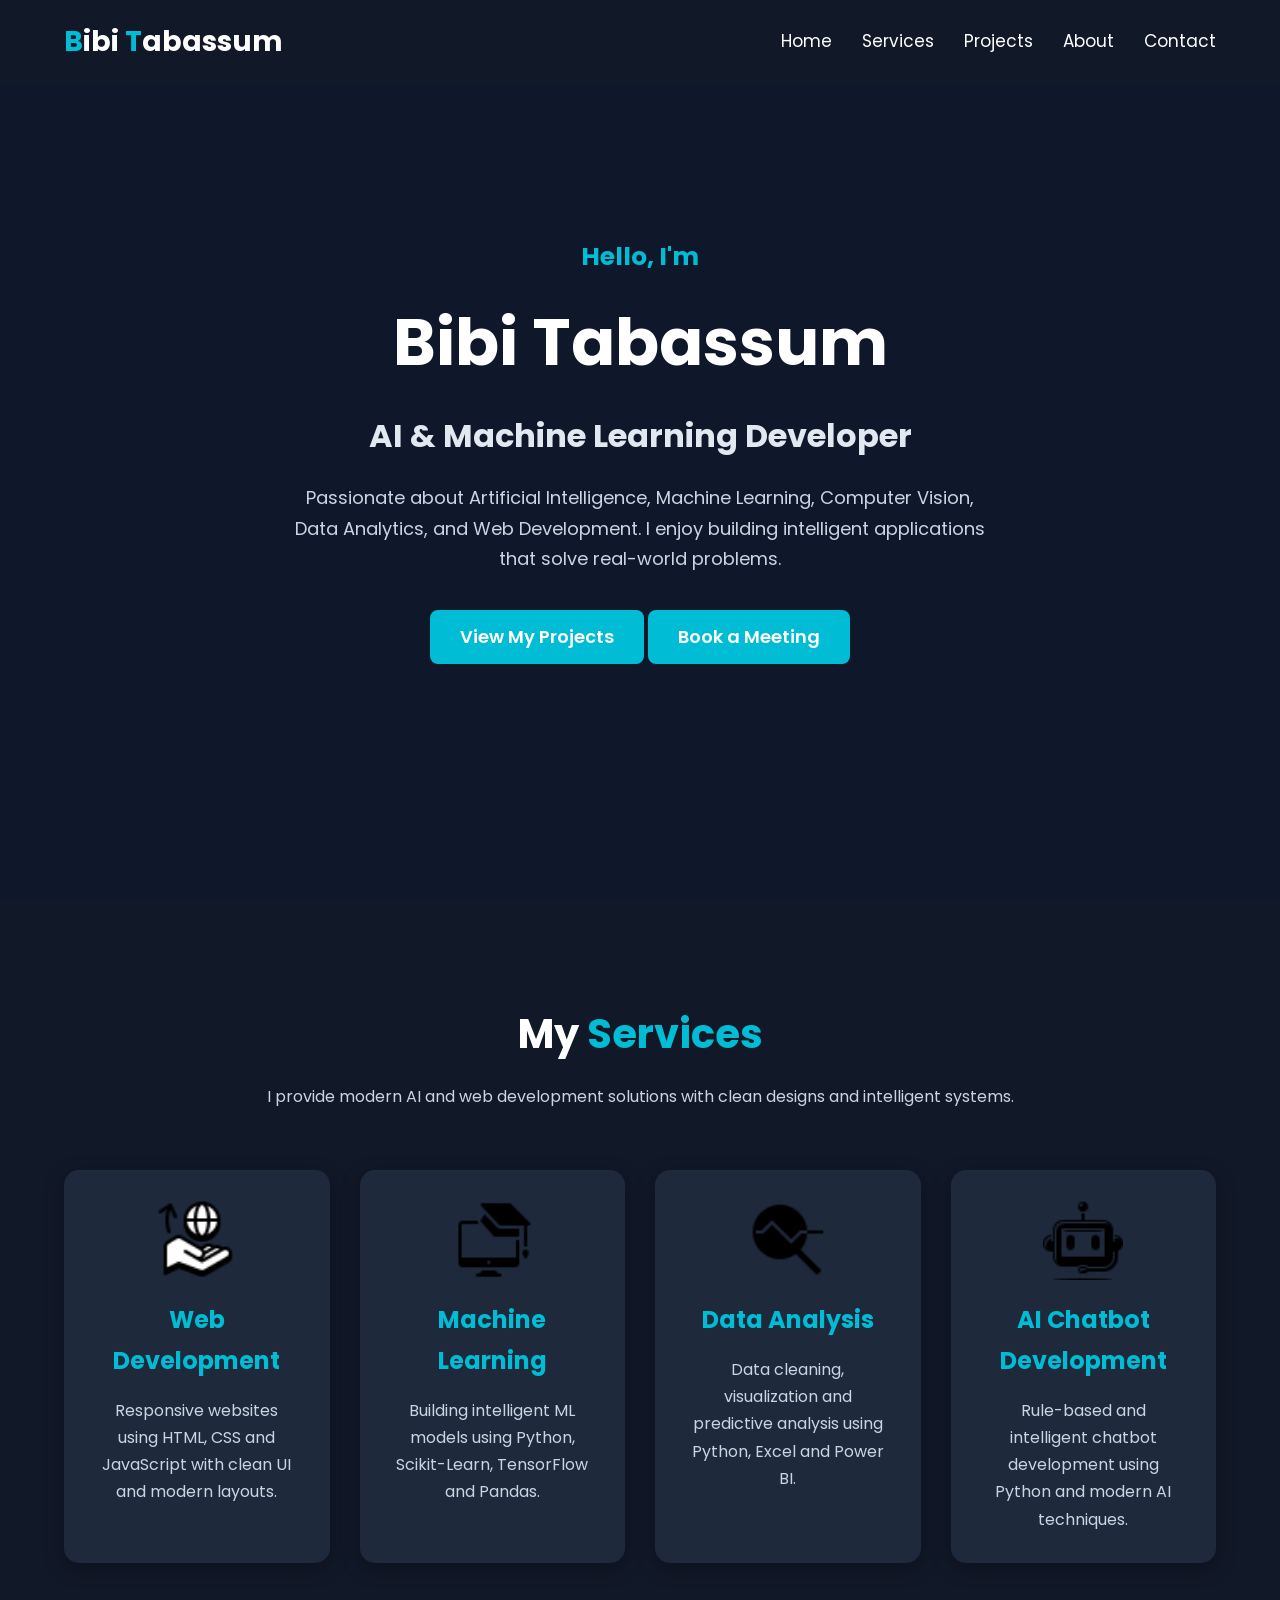
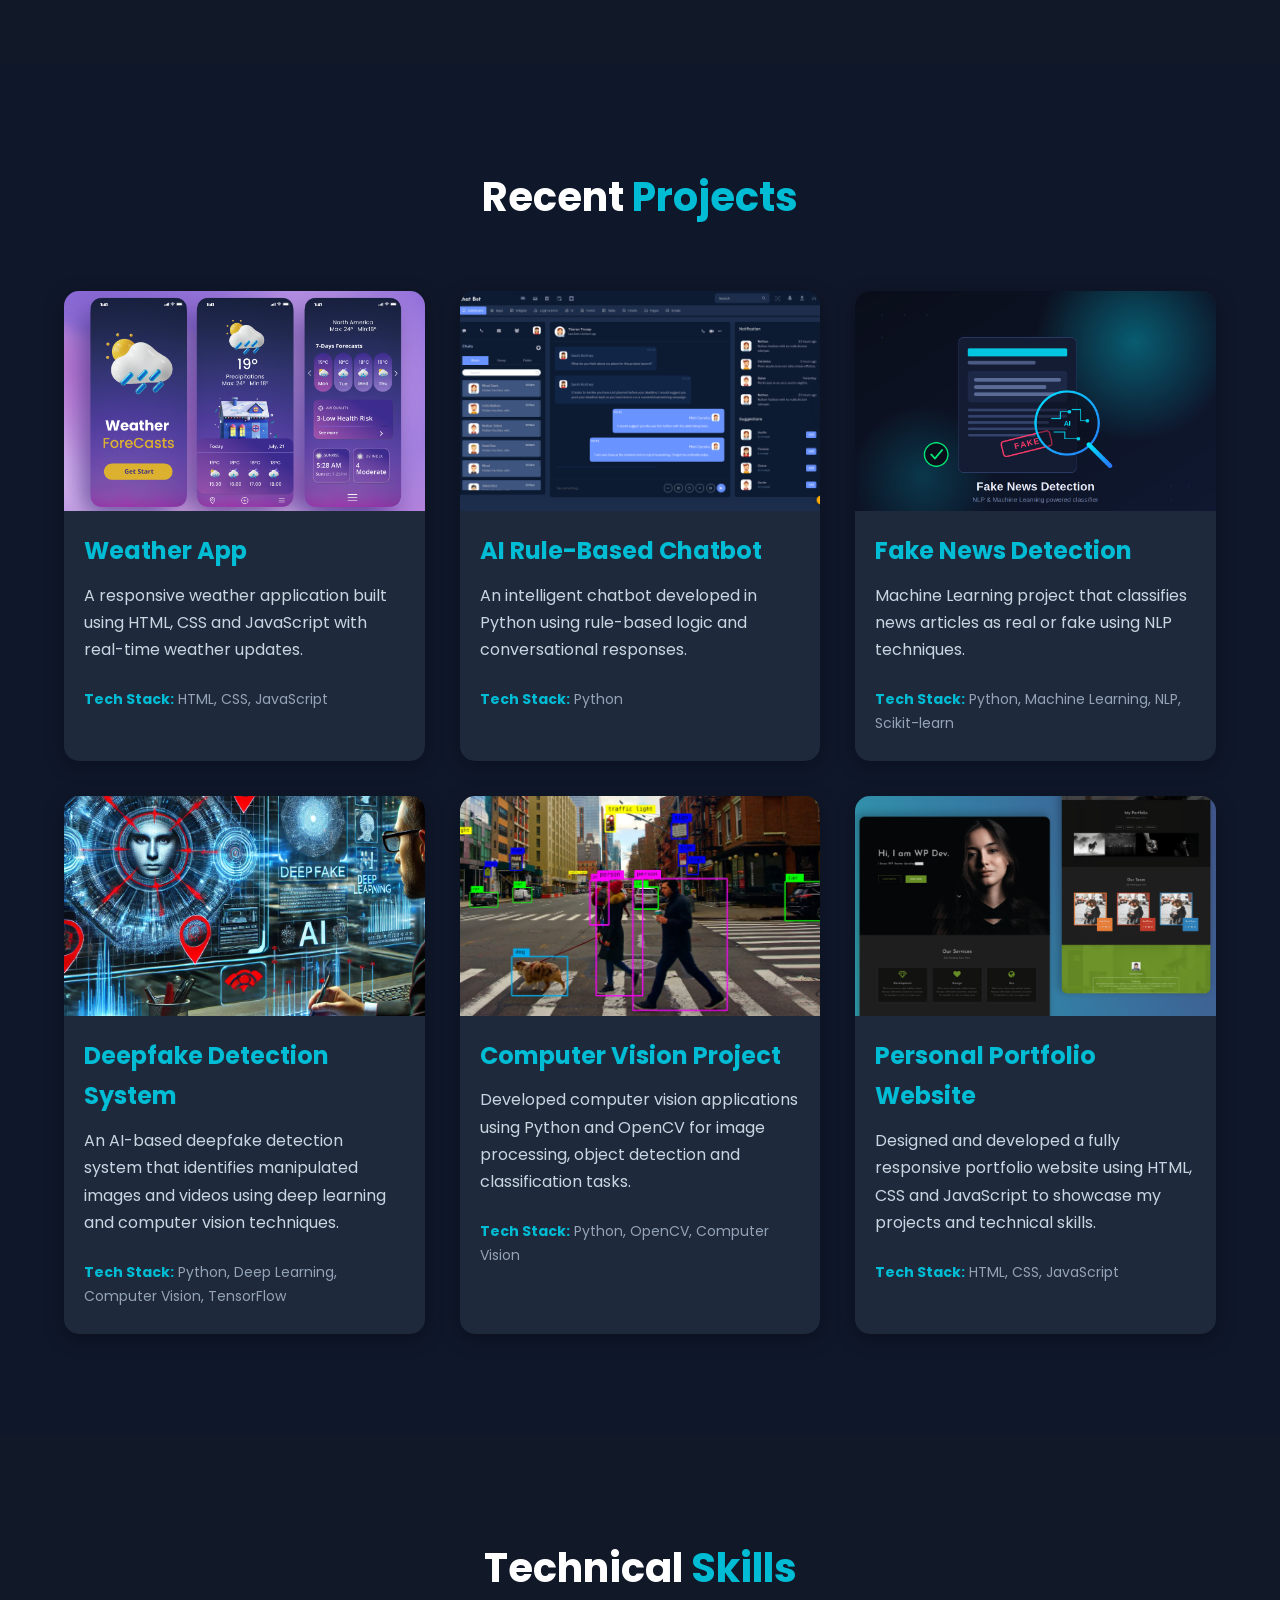
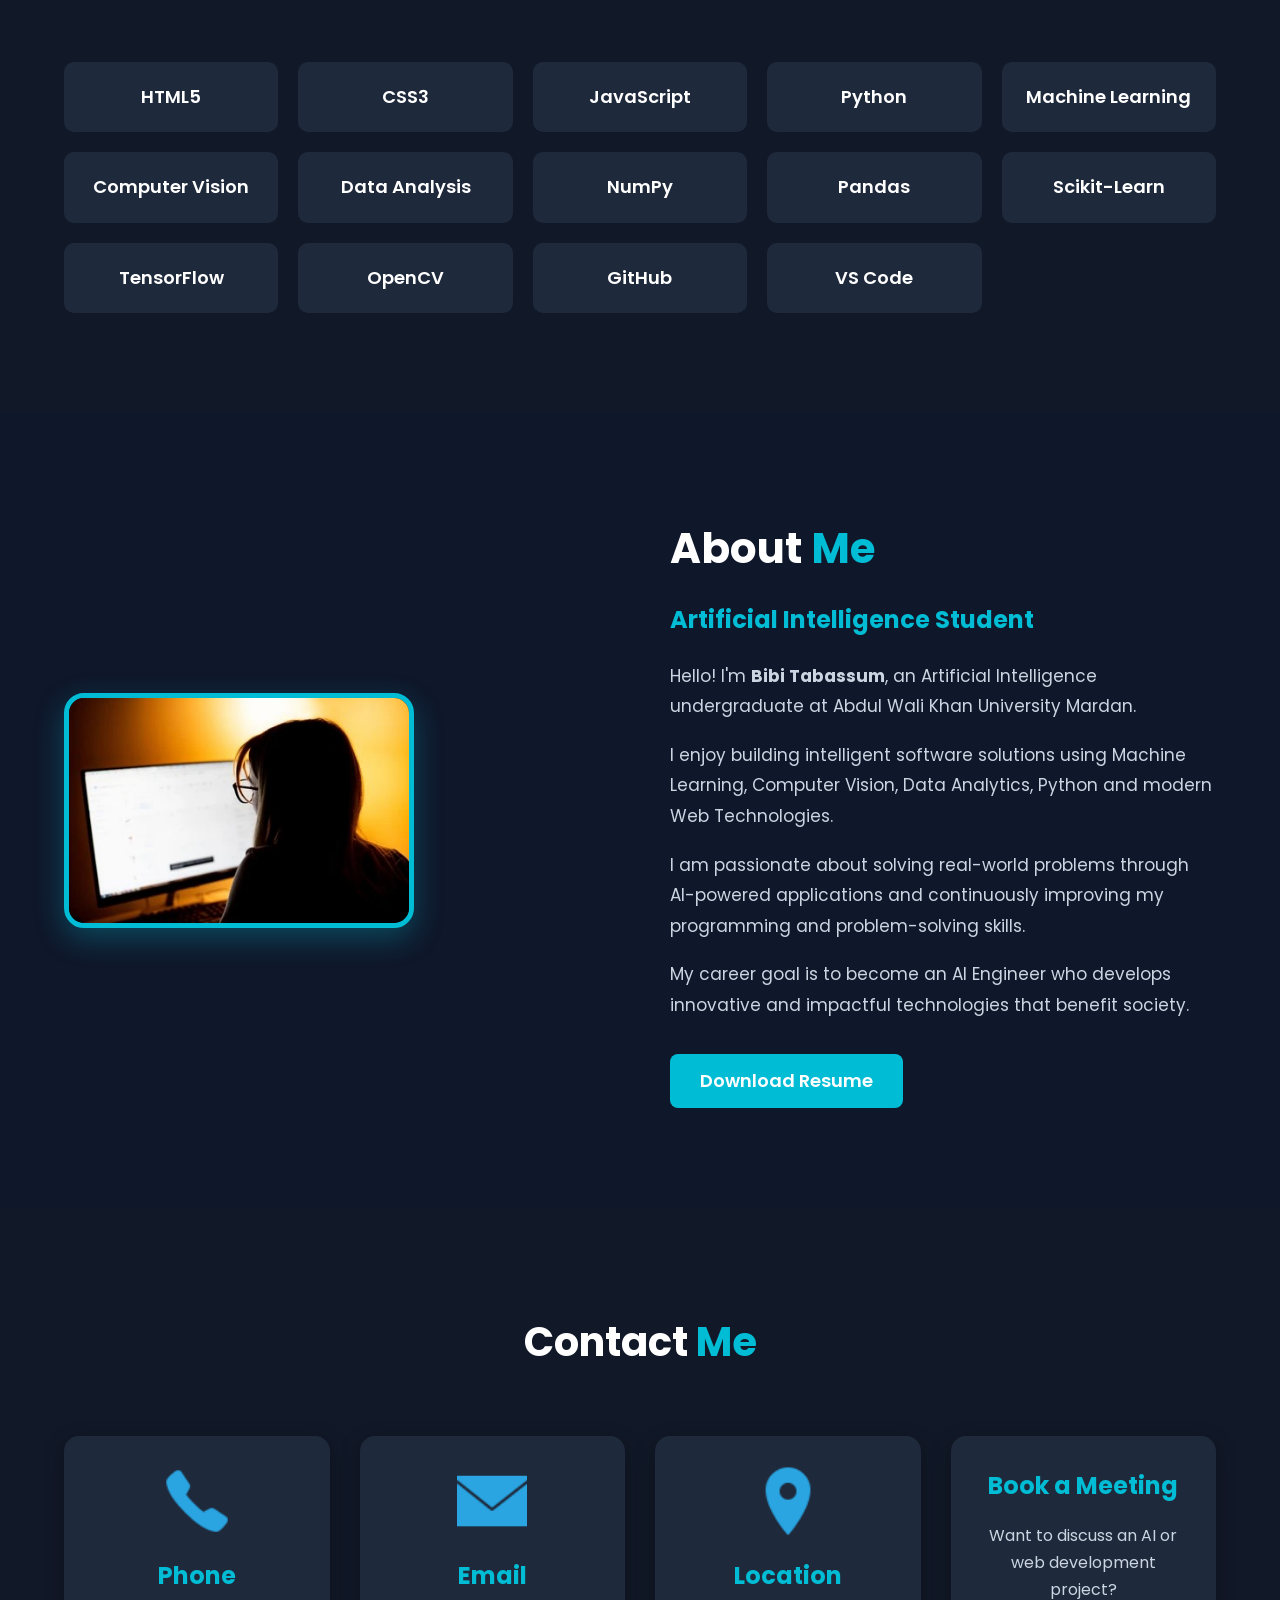
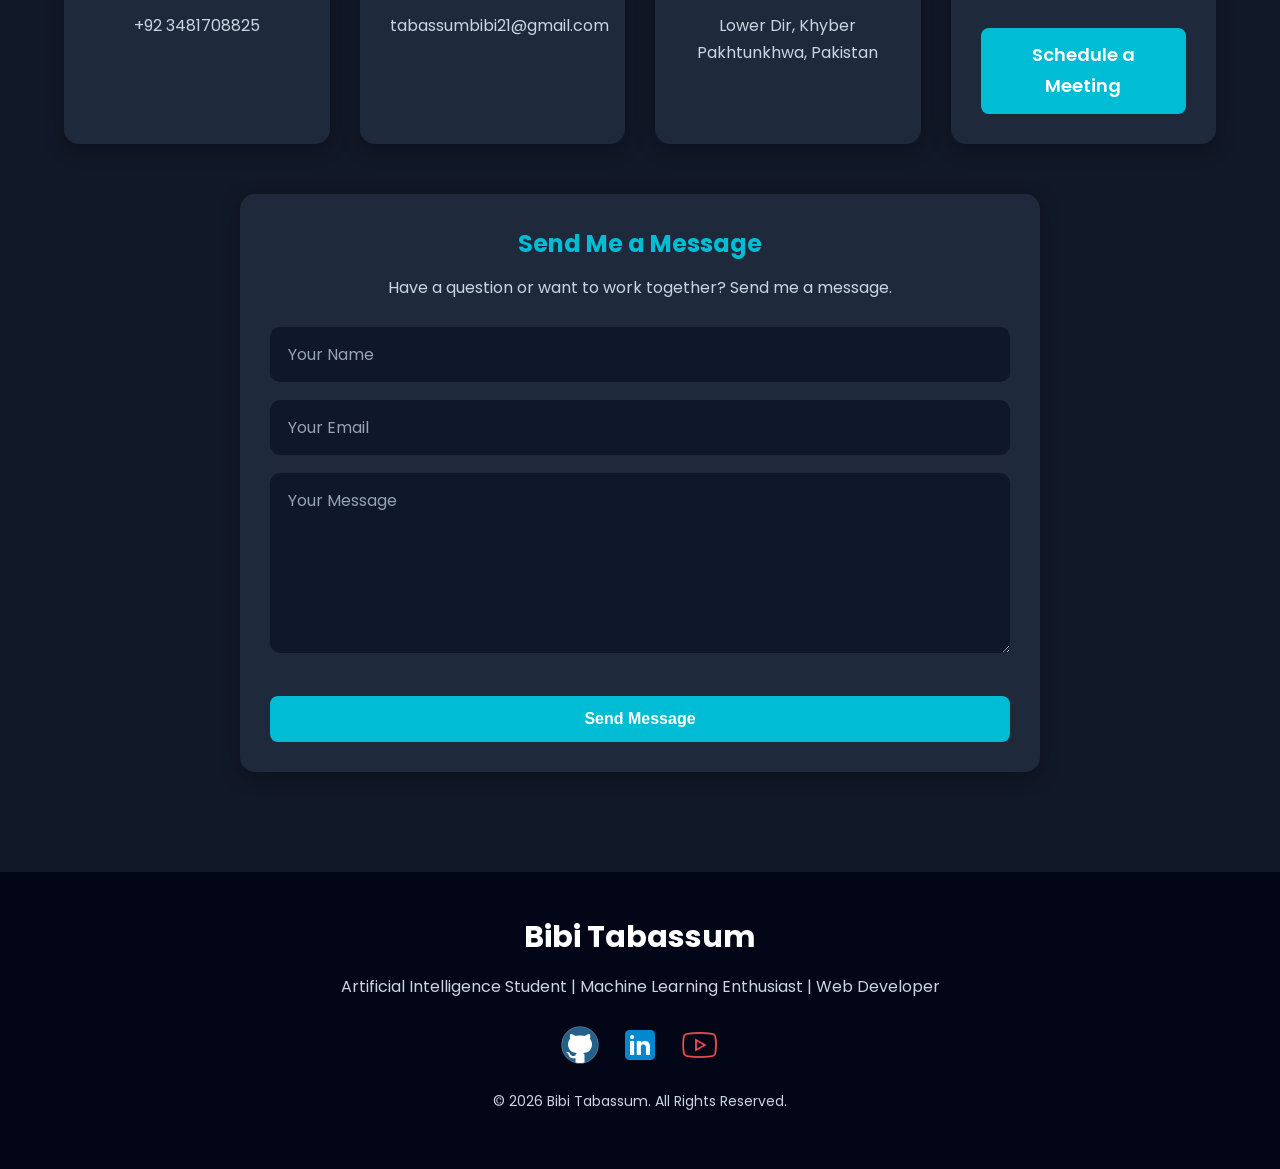
==== index.html @ 92a80993 "Enhance SEO with updated title and meta tags Updated the title and added SEO meta tags for better vi" ====
<!DOCTYPE html>
<html lang="en">
<head>
    <meta charset="UTF-8">
    <meta name="viewport" content="width=device-width, initial-scale=1.0">
    
    <!-- ================= SEO ================= -->

    <title>Bibi Tabassum | AI & Machine Learning Developer</title>

    <meta name="description"
    content="Bibi Tabassum is an AI and Machine Learning developer showcasing AI, ML, NLP, computer vision and web development projects.">

    <!-- Social Share Preview -->

    <meta property="og:title"
    content="Bibi Tabassum | AI & Machine Learning Developer">

    <meta property="og:description"
    content="Explore Bibi Tabassum's AI, Machine Learning and software development projects.">

    <meta property="og:type" content="website">

    <link rel="stylesheet" href="style.css">

    <!-- Google Fonts -->
    <link href="https://fonts.googleapis.com/css2?family=Poppins:wght@300;400;500;600;700&display=swap" rel="stylesheet">
</head>

<body>

<!-- ================= HEADER ================= -->

<header id="header">
    <div class="container">

        <div class="logo">
            <h1><span>B</span>ibi <span>T</span>abassum</h1>
        </div>

        <nav>

            <div class="hamburger">
                <div class="bar"></div>
            </div>

            <ul class="nav-list">

                <li><a href="#hero">Home</a></li>

                <li><a href="#services">Services</a></li>

                <li><a href="#projects">Projects</a></li>

                <li><a href="#about">About</a></li>

                <li><a href="#contact">Contact</a></li>

            </ul>

        </nav>

    </div>
</header>

<!-- ================= HERO ================= -->

<section id="hero">

    <div class="container hero-content">

        <h3>Hello, I'm</h3>

        <h1>Bibi Tabassum</h1>

        <h2>AI & Machine Learning Developer</h2>

        <p>
            Passionate about Artificial Intelligence, Machine Learning,
            Computer Vision, Data Analytics, and Web Development.
            I enjoy building intelligent applications that solve
            real-world problems.
        </p>

        <a href="#projects" class="btn">
            View My Projects
        </a>
        <!-- calendy -->
         <a href="https://calendly.com/tabassumbibi21/30min"
   class="btn"
   target="_blank">
    Book a Meeting
</a>

    </div>

</section>

<!-- ================= SERVICES ================= -->

<section id="services">

    <div class="container">

        <div class="section-title">
            <h1>My <span>Services</span></h1>

            <p>
                I provide modern AI and web development solutions with
                clean designs and intelligent systems.
            </p>

        </div>

        <div class="service-container">

            <!-- Service 1 -->

            <div class="service-box">

               <img src="./assets/images/icons8-web-development-48.png" alt="Web Development">


                <h2>Web Development</h2>

                <p>
                    Responsive websites using HTML, CSS and JavaScript
                    with clean UI and modern layouts.
                </p>

            </div>

            <!-- Service 2 -->

            <div class="service-box">

                <img src="./assets/images/icons8-machine-learning-50.png " alt="Machine Learning">

                <h2>Machine Learning</h2>

                <p>
                    Building intelligent ML models using Python,
                    Scikit-Learn, TensorFlow and Pandas.
                </p>

            </div>

            <!-- Service 3 -->

            <div class="service-box">

                <img src="./assets/images/icons8-data-analysis-50.png " alt="Data Analysis">

                <h2>Data Analysis</h2>

                <p>
                    Data cleaning, visualization and predictive analysis
                    using Python, Excel and Power BI.
                </p>

            </div>

            <!-- Service 4 -->

            <div class="service-box">

                <img src="./assets/images/icons8-chatbot-48.png" alt="AI Chatbot">

                <h2>AI Chatbot Development</h2>

                <p>
                    Rule-based and intelligent chatbot development
                    using Python and modern AI techniques.
                </p>

            </div>

        </div>

    </div>

</section>

<!-- ================= PROJECTS ================= -->

<section id="projects">

<div class="container">

<div class="section-title">

<h1>Recent <span>Projects</span></h1>

</div>

<div class="project-container">

<!-- Project 1 -->

<div class="project-card">

<img src="./assets/images/weather app.png" alt="Weather-app">

<h2>Weather App</h2>

<p>
A responsive weather application built using
HTML, CSS and JavaScript with real-time weather updates.
</p>
    <p><strong>Tech Stack:</strong> HTML, CSS, JavaScript</p>

</div>

<!-- Project 2 -->

<div class="project-card">

<img src="./assets/images/chatbot app.png" alt="Chatbot">

<h2>AI Rule-Based Chatbot</h2>

<p>
An intelligent chatbot developed in Python using
rule-based logic and conversational responses.
</p>
    <p><strong>Tech Stack:</strong> Python</p>

</div>

<!-- Project 3 -->

<div class="project-card">

<img src="./assets/images/fake news " alt="Fake News">

<h2>Fake News Detection</h2>

<p>
Machine Learning project that classifies
news articles as real or fake using NLP techniques.
</p>
    <p><strong>Tech Stack:</strong> Python, Machine Learning, NLP, Scikit-learn</p>

</div>

            <!-- Project 4 -->
            <div class="project-card">

                <img src="./assets/images/deefake app 2.webp" alt="Deepfake Detection">

                <h2>Deepfake Detection System</h2>

                <p>
                    An AI-based deepfake detection system that identifies
                    manipulated images and videos using deep learning and
                    computer vision techniques.
                </p>
                <p><strong>Tech Stack:</strong> Python, Deep Learning, Computer Vision, TensorFlow</p>

            </div>

            <!-- Project 5 -->
            <div class="project-card">

                <img src="./assets/images/computer vision.webp" alt="Computer Vision">

                <h2>Computer Vision Project</h2>

                <p>
                    Developed computer vision applications using Python and
                    OpenCV for image processing, object detection and
                    classification tasks.
                </p>
                <p><strong>Tech Stack:</strong> Python, OpenCV, Computer Vision</p>

            </div>

            <!-- Project 6 -->
            <div class="project-card">

                <img src="./assets/images/portfolio app.png" alt="Portfolio Website">

                <h2>Personal Portfolio Website</h2>

                <p>
                    Designed and developed a fully responsive portfolio
                    website using HTML, CSS and JavaScript to showcase my
                    projects and technical skills.
                </p>
                <p><strong>Tech Stack:</strong> HTML, CSS, JavaScript</p>

            </div>

        </div>

    </div>

</section>

<!-- ================= SKILLS ================= -->

<section id="skills">

    <div class="container">

        <div class="section-title">

            <h1>Technical <span>Skills</span></h1>

        </div>

        <div class="skills-container">

            <div class="skill-box">HTML5</div>

            <div class="skill-box">CSS3</div>

            <div class="skill-box">JavaScript</div>

            <div class="skill-box">Python</div>

            <div class="skill-box">Machine Learning</div>

            <div class="skill-box">Computer Vision</div>

            <div class="skill-box">Data Analysis</div>

            <div class="skill-box">NumPy</div>

            <div class="skill-box">Pandas</div>

            <div class="skill-box">Scikit-Learn</div>

            <div class="skill-box">TensorFlow</div>

            

            <div class="skill-box">OpenCV</div>

        

            <div class="skill-box">GitHub</div>

            <div class="skill-box">VS Code</div>

        </div>

    </div>

</section>

<!-- ================= ABOUT ================= -->

<section id="about">

    <div class="container about-container">

        <div class="about-image">

            <img src="./assets/images/my img.jpg" alt="Bibi Tabassum">

        </div>

        <div class="about-content">

            <h1>About <span>Me</span></h1>

            <h3>Artificial Intelligence Student</h3>

            <p>

                Hello! I'm <strong>Bibi Tabassum</strong>, an Artificial
                Intelligence undergraduate at Abdul Wali Khan University
                Mardan.

            </p>

            <p>

                I enjoy building intelligent software solutions using
                Machine Learning, Computer Vision, Data Analytics,
                Python and modern Web Technologies.

            </p>

            <p>

                I am passionate about solving real-world problems through
                AI-powered applications and continuously improving my
                programming and problem-solving skills.

            </p>

            <p>

                My career goal is to become an AI Engineer who develops
                innovative and impactful technologies that benefit society.

            </p>

            <a href="./assets/Bibi_Tabassum_Resume.pdf"
               class="btn"
               download>

               Download Resume

            </a>

        </div>

    </div>

</section>

                
            <!-- ================= CONTACT ================= -->

<section id="contact">

    <div class="container">

        <div class="section-title">
            <h1>Contact <span>Me</span></h1>
        </div>

        <div class="contact-container">

            <!-- Phone -->
            <div class="contact-card">

                <img src="./assets/images/icons8-phone-50.png" alt="Phone">

                <h2>Phone</h2>

                <p>+92 3481708825</p>

            </div>


            <!-- Email -->
            <div class="contact-card">

                <img src="./assets/images/icons8-email-50.png" alt="Email">

                <h2>Email</h2>

                <p>tabassumbibi21@gmail.com</p>

            </div>


            <!-- Location -->
            <div class="contact-card">

                <img src="./assets/images/icons8-location-50.png" alt="Location">

                <h2>Location</h2>

                <p>Lower Dir, Khyber Pakhtunkhwa, Pakistan</p>

            </div>


            <!-- Book a Meeting -->
            <div class="contact-card">

                <h2>Book a Meeting</h2>

                <p>Want to discuss an AI or web development project?</p>

                <a href="https://calendly.com/tabassumbibi21/30min"
                   class="btn"
                   target="_blank">
                    Schedule a Meeting
                </a>

            </div>


            <!-- ================= WORKING CONTACT FORM ================= -->

            <div class="contact-card contact-form">

                <h2>Send Me a Message</h2>

                <p>Have a question or want to work together? Send me a message.</p>

                <form action="https://formsubmit.co/tabassumbibi21@gmail.com"
                      method="POST">

                    <!-- Name -->
                    <input
                        type="text"
                        name="name"
                        placeholder="Your Name"
                        required
                    >

                    <!-- Email -->
                    <input
                        type="email"
                        name="email"
                        placeholder="Your Email"
                        required
                    >

                    <!-- Message -->
                    <textarea
                        name="message"
                        rows="6"
                        placeholder="Your Message"
                        required
                    ></textarea>

                    <!-- Email subject -->
                    <input
                        type="hidden"
                        name="_subject"
                        value="New Message from My Portfolio"
                    >

                    <!-- Disable captcha -->
                    <input
                        type="hidden"
                        name="_captcha"
                        value="false"
                    >

                    <!-- Send button -->
                    <button type="submit" class="btn">
                        Send Message
                    </button>

                </form>

            </div>

        </div>

    </div>

</section>    
           
            

            
            

    

<!-- ================= FOOTER ================= -->

<footer id="footer">

    <div class="container">

        <h2>Bibi Tabassum</h2>

        <p>Artificial Intelligence Student | Machine Learning Enthusiast | Web Developer</p>

        <div class="social-links">

            <a href="https://github.com/tabassumrafiq" target="_blank">
                <img src="./assets/images/icons8-github-80.png " alt="GitHub">
            </a>

            <a href="https://www.linkedin.com/in/bibi-tabassum-2027402a8/" target="_blank">
                <img src="./assets/images/icons8-linkedin-48.png" alt="LinkedIn">
            </a>

          

            <a href="https://www.youtube.com/" target="_blank">
                <img src="./assets/images/icons8-youtube-50.png " alt="YouTube">
            </a>

        </div>

        <p class="copyright">
            © 2026 Bibi Tabassum. All Rights Reserved.
        </p>

    </div>

</footer>

<!-- ================= JAVASCRIPT ================= -->

<script src="script.js"></script>

</body>
</html>
---- style.css ----
/* ===========================
   GOOGLE FONTS
=========================== */
@import url('https://fonts.googleapis.com/css2?family=Poppins:wght@300;400;500;600;700;800&display=swap');

/* ===========================
   RESET
=========================== */

*{
    margin:0;
    padding:0;
    box-sizing:border-box;
}

html{
    scroll-behavior:smooth;
}

body{
    font-family:'Poppins',sans-serif;
    background:#0f172a;
    color:#fff;
    line-height:1.7;
}

a{
    text-decoration:none;
}

img{
    width:100%;
    display:block;
}

ul{
    list-style:none;
}

.container{
    width:90%;
    max-width:1200px;
    margin:auto;
}

/* ===========================
   BUTTON
=========================== */

.btn{
    display:inline-block;
    margin-top:25px;
    padding:12px 30px;
    background:#00bcd4;
    color:#fff;
    border-radius:8px;
    font-size:18px;
    font-weight:600;
    transition:.3s;
}

.btn:hover{
    background:#0097a7;
    transform:translateY(-3px);
}

/* ===========================
   SECTION TITLE
=========================== */

.section-title{
    text-align:center;
    margin-bottom:60px;
}

.section-title h1{
    font-size:40px;
    font-weight:700;
}

.section-title span{
    color:#00bcd4;
}

.section-title p{
    margin-top:15px;
    color:#cbd5e1;
}

/* ===========================
   HEADER
=========================== */

#header{
    position:fixed;
    width:100%;
    top:0;
    left:0;
    background:#111827;
    z-index:1000;
    box-shadow:0 5px 15px rgba(0,0,0,.3);
}

#header .container{
    display:flex;
    justify-content:space-between;
    align-items:center;
    padding:18px 0;
}

.logo h1{
    color:#fff;
    font-size:28px;
}

.logo span{
    color:#00bcd4;
}

nav{
    display:flex;
    align-items:center;
}

.nav-list{
    display:flex;
    gap:30px;
}

.nav-list li a{
    color:#fff;
    font-size:17px;
    transition:.3s;
}

.nav-list li a:hover{
    color:#00bcd4;
}

/* ===========================
   HAMBURGER
=========================== */

.hamburger{
    display:none;
    cursor:pointer;
}

.bar{
    width:28px;
    height:3px;
    background:#fff;
    position:relative;
}

.bar::before,
.bar::after{
    content:'';
    position:absolute;
    width:28px;
    height:3px;
    background:#fff;
    left:0;
}

.bar::before{
    top:-8px;
}

.bar::after{
    top:8px;
}

/* ===========================
   HERO
=========================== */

#hero{
    min-height:100vh;
    display:flex;
    align-items:center;
    background:linear-gradient(rgba(15,23,42,.85),rgba(15,23,42,.85)),
    url("./assets/images/background.jpg") center/cover;
}

.hero-content{
    text-align:center;
}

.hero-content h3{
    color:#00bcd4;
    font-size:25px;
    margin-bottom:10px;
}

.hero-content h1{
    font-size:65px;
    margin-bottom:10px;
}

.hero-content h2{
    font-size:32px;
    color:#e2e8f0;
    margin-bottom:20px;
}

.hero-content p{
    max-width:700px;
    margin:auto;
    color:#cbd5e1;
    font-size:18px;
}

.hero-content .btn{
    margin-top:35px;
}

/* ===========================
   ANIMATION
=========================== */

.hero-content{
    animation:fadeUp 1.5s ease;
}

@keyframes fadeUp{

    from{
        opacity:0;
        transform:translateY(40px);
    }

    to{
        opacity:1;
        transform:translateY(0);
    }

}
/* ==========================================
   SERVICES SECTION
========================================== */

#services{
    padding:100px 0;
    background:#111827;
}

.service-container{
    display:grid;
    grid-template-columns:repeat(auto-fit,minmax(250px,1fr));
    gap:30px;
}

.service-box{
    background:#1e293b;
    padding:30px;
    border-radius:15px;
    text-align:center;
    transition:0.4s;
    box-shadow:0 5px 20px rgba(0,0,0,.3);
}

.service-box:hover{
    transform:translateY(-10px);
    box-shadow:0 10px 30px rgba(0,188,212,.3);
}

.service-box img{
    width:80px;
    height:80px;
    margin:0 auto 20px;
    object-fit:contain;
}

.service-box h2{
    font-size:24px;
    margin-bottom:15px;
    color:#00bcd4;
}

.service-box p{
    color:#cbd5e1;
    font-size:16px;
}

/* ==========================================
   PROJECT SECTION
========================================== */

#projects{
    padding:100px 0;
    background:#0f172a;
}

.project-container{
    display:grid;
    grid-template-columns:repeat(auto-fit,minmax(320px,1fr));
    gap:35px;
}

.project-card{
    background:#1e293b;
    border-radius:15px;
    overflow:hidden;
    transition:0.4s;
    box-shadow:0 5px 20px rgba(0,0,0,.3);
}

.project-card:hover{
    transform:translateY(-10px);
    box-shadow:0 10px 30px rgba(0,188,212,.3);
}

.project-card img{
    width:100%;
    height:220px;
    object-fit:cover;
    transition:0.4s;
}

.project-card:hover img{
    transform:scale(1.05);
}

.project-card h2{
    color:#00bcd4;
    font-size:24px;
    padding:20px 20px 10px;
}

.project-card p{
    padding:0 20px 25px;
    color:#cbd5e1;
    font-size:16px;
    line-height:1.7;
}

/* ==========================================
   CARD ANIMATION
========================================== */

.service-box,
.project-card{
    animation:fadeIn 1s ease;
}

@keyframes fadeIn{

    from{
        opacity:0;
        transform:translateY(40px);
    }

    to{
        opacity:1;
        transform:translateY(0);
    }

}

/* ==========================================
   SKILLS SECTION
========================================== */

#skills{
    padding:100px 0;
    background:#111827;
}

.skills-container{
    display:grid;
    grid-template-columns:repeat(auto-fit,minmax(180px,1fr));
    gap:20px;
    margin-top:50px;
}

.skill-box{
    background:#1e293b;
    color:#ffffff;
    text-align:center;
    padding:18px;
    border-radius:10px;
    font-size:18px;
    font-weight:600;
    transition:0.4s;
    cursor:pointer;
    border:2px solid transparent;
}

.skill-box:hover{
    background:#00bcd4;
    color:#ffffff;
    transform:translateY(-8px);
    border-color:#ffffff;
}

/* ==========================================
   ABOUT SECTION
========================================== */

#about{
    padding:100px 0;
    background:#0f172a;
}

.about-container{
    display:flex;
    justify-content:space-between;
    align-items:center;
    gap:60px;
    flex-wrap:wrap;
}

.about-image{
    flex:1;
    min-width:300px;
    text-align:center;
}

.about-image img{
    width:350px;
    max-width:100%;
    border-radius:20px;
    border:5px solid #00bcd4;
    box-shadow:0 10px 30px rgba(0,188,212,.3);
    transition:0.4s;
}

.about-image img:hover{
    transform:scale(1.05);
}

.about-content{
    flex:1;
    min-width:320px;
}

.about-content h1{
    font-size:42px;
    margin-bottom:15px;
}

.about-content h1 span{
    color:#00bcd4;
}

.about-content h3{
    color:#00bcd4;
    font-size:24px;
    margin-bottom:20px;
}

.about-content p{
    color:#cbd5e1;
    margin-bottom:18px;
    font-size:17px;
    line-height:1.8;
}

/* ==========================================
   RESUME BUTTON
========================================== */

.about-content .btn{
    margin-top:15px;
}

/* ==========================================
   ABOUT ANIMATION
========================================== */

.about-image{
    animation:slideLeft 1s ease;
}

.about-content{
    animation:slideRight 1s ease;
}

@keyframes slideLeft{

    from{
        opacity:0;
        transform:translateX(-60px);
    }

    to{
        opacity:1;
        transform:translateX(0);
    }

}

@keyframes slideRight{

    from{
        opacity:0;
        transform:translateX(60px);
    }

    to{
        opacity:1;
        transform:translateX(0);
    }

}

/* ==========================================
   CONTACT SECTION
========================================== */

#contact{
    padding:100px 0;
    background:#111827;
}

.contact-container{
    display:grid;
    grid-template-columns:repeat(auto-fit,minmax(250px,1fr));
    gap:30px;
    margin-top:50px;
}

.contact-card{
    background:#1e293b;
    padding:30px;
    text-align:center;
    border-radius:15px;
    transition:0.4s;
    box-shadow:0 5px 20px rgba(0,0,0,.3);
}

.contact-card:hover{
    transform:translateY(-10px);
    box-shadow:0 10px 30px rgba(0,188,212,.3);
}

.contact-card img{
    width:70px;
    height:70px;
    margin:0 auto 20px;
    object-fit:contain;
}

.contact-card h2{
    color:#00bcd4;
    margin-bottom:15px;
}

.contact-card p{
    color:#cbd5e1;
    font-size:16px;
}
/* ==========================================
   CONTACT FORM
========================================== */

.contact-form{
    grid-column:1 / -1;
    max-width:800px;
    width:100%;
    margin:20px auto 0;
}

.contact-form h2{
    margin-bottom:10px;
}

.contact-form p{
    margin-bottom:25px;
}

.contact-form form{
    display:flex;
    flex-direction:column;
    gap:18px;
}

.contact-form input,
.contact-form textarea{
    width:100%;
    padding:15px 18px;
    border:none;
    outline:none;
    border-radius:10px;
    background:#0f172a;
    color:#fff;
    font-size:16px;
    font-family:inherit;
    box-sizing:border-box;
}

.contact-form input::placeholder,
.contact-form textarea::placeholder{
    color:#94a3b8;
}

.contact-form input:focus,
.contact-form textarea:focus{
    border:1px solid #00bcd4;
    box-shadow:0 0 10px rgba(0,188,212,.2);
}

.contact-form textarea{
    resize:vertical;
    min-height:140px;
}

.contact-form .btn{
    border:none;
    cursor:pointer;
    padding:14px 30px;
    font-size:16px;
    font-weight:600;
    border-radius:8px;
    background:#00bcd4;
    color:#fff;
    transition:0.3s;
}

.contact-form .btn:hover{
    transform:translateY(-3px);
    box-shadow:0 8px 20px rgba(0,188,212,.3);
}

/* ==========================================
   FOOTER
========================================== */

#footer{
    background:#020617;
    padding:40px 0;
    text-align:center;
}

#footer h2{
    font-size:30px;
    color:#ffffff;
    margin-bottom:10px;
}

#footer p{
    color:#cbd5e1;
    margin-bottom:15px;
}

.social-links{
    display:flex;
    justify-content:center;
    gap:20px;
    margin:25px 0;
}

.social-links a img{
    width:40px;
    height:40px;
    transition:0.3s;
}

.social-links a img:hover{
    transform:scale(1.2);
}

.copyright{
    font-size:14px;
    color:#94a3b8;
}

/* ==========================================
   RESPONSIVE DESIGN
========================================== */

@media(max-width:991px){

    .hero-content h1{
        font-size:50px;
    }

    .hero-content h2{
        font-size:28px;
    }

    .about-container{
        flex-direction:column;
        text-align:center;
    }

    .about-image img{
        width:280px;
    }

}

@media(max-width:768px){

    .hamburger{
        display:block;
    }

    .nav-list{
        position:absolute;
        top:75px;
        left:-100%;
        width:100%;
        background:#111827;
        flex-direction:column;
        align-items:center;
        padding:30px 0;
        transition:0.4s;
    }

    .nav-list.active{
        left:0;
    }

    .nav-list li{
        margin:15px 0;
    }

    .hero-content h1{
        font-size:40px;
    }

    .hero-content h2{
        font-size:24px;
    }

    .hero-content p{
        font-size:16px;
    }

    .section-title h1{
        font-size:34px;
    }

}

@media(max-width:576px){

    .hero-content h1{
        font-size:32px;
    }

    .hero-content h2{
        font-size:20px;
    }

    .btn{
        padding:10px 25px;
        font-size:16px;
    }

    .service-box,
    .project-card,
    .contact-card{
        padding:20px;
    }

    .about-content h1{
        font-size:32px;
    }

    .about-content h3{
        font-size:20px;
    }

}

/* ==========================================
   TECH STACK BADGES
========================================== */

.project-card p strong{
    color:#00bcd4;
}

.project-card p:last-child{
    font-size:14px;
    color:#94a3b8;
    padding-bottom:25px;
}

.project-card p:last-child strong{
    color:#00bcd4;
}
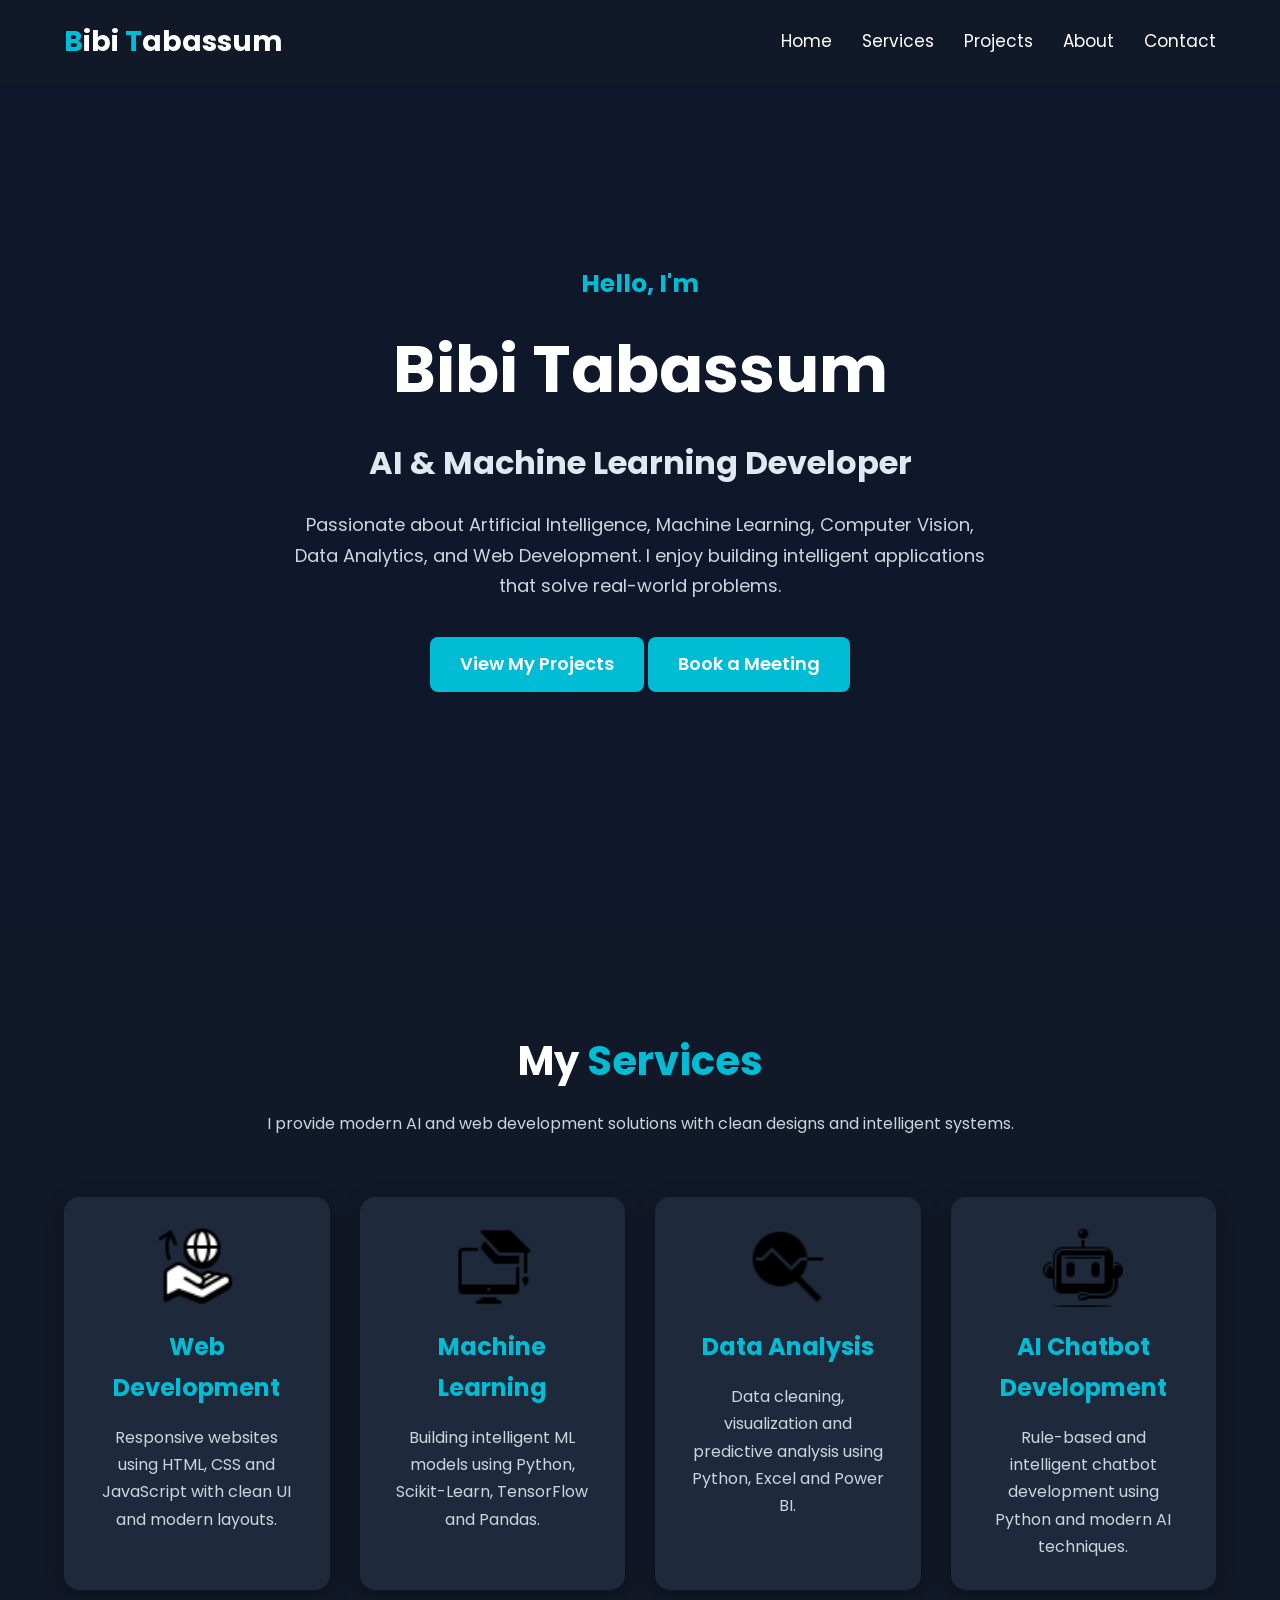
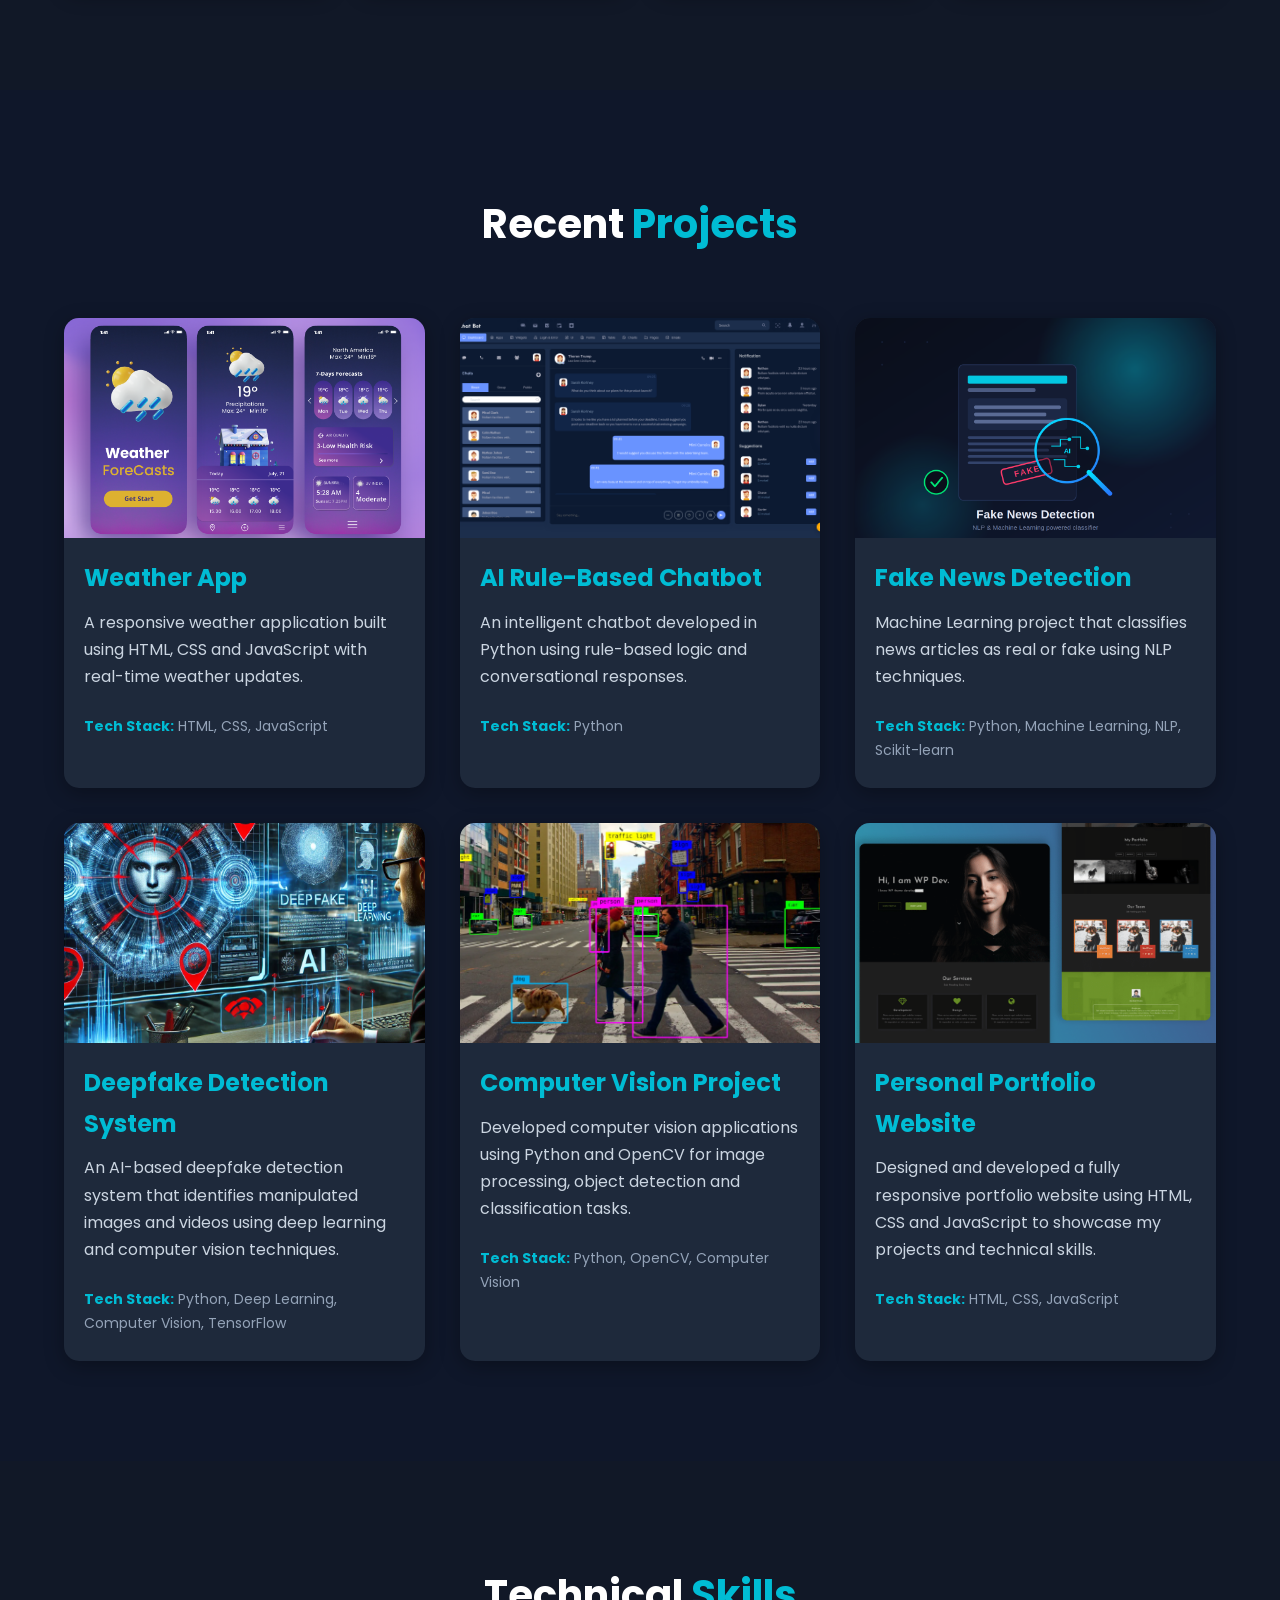
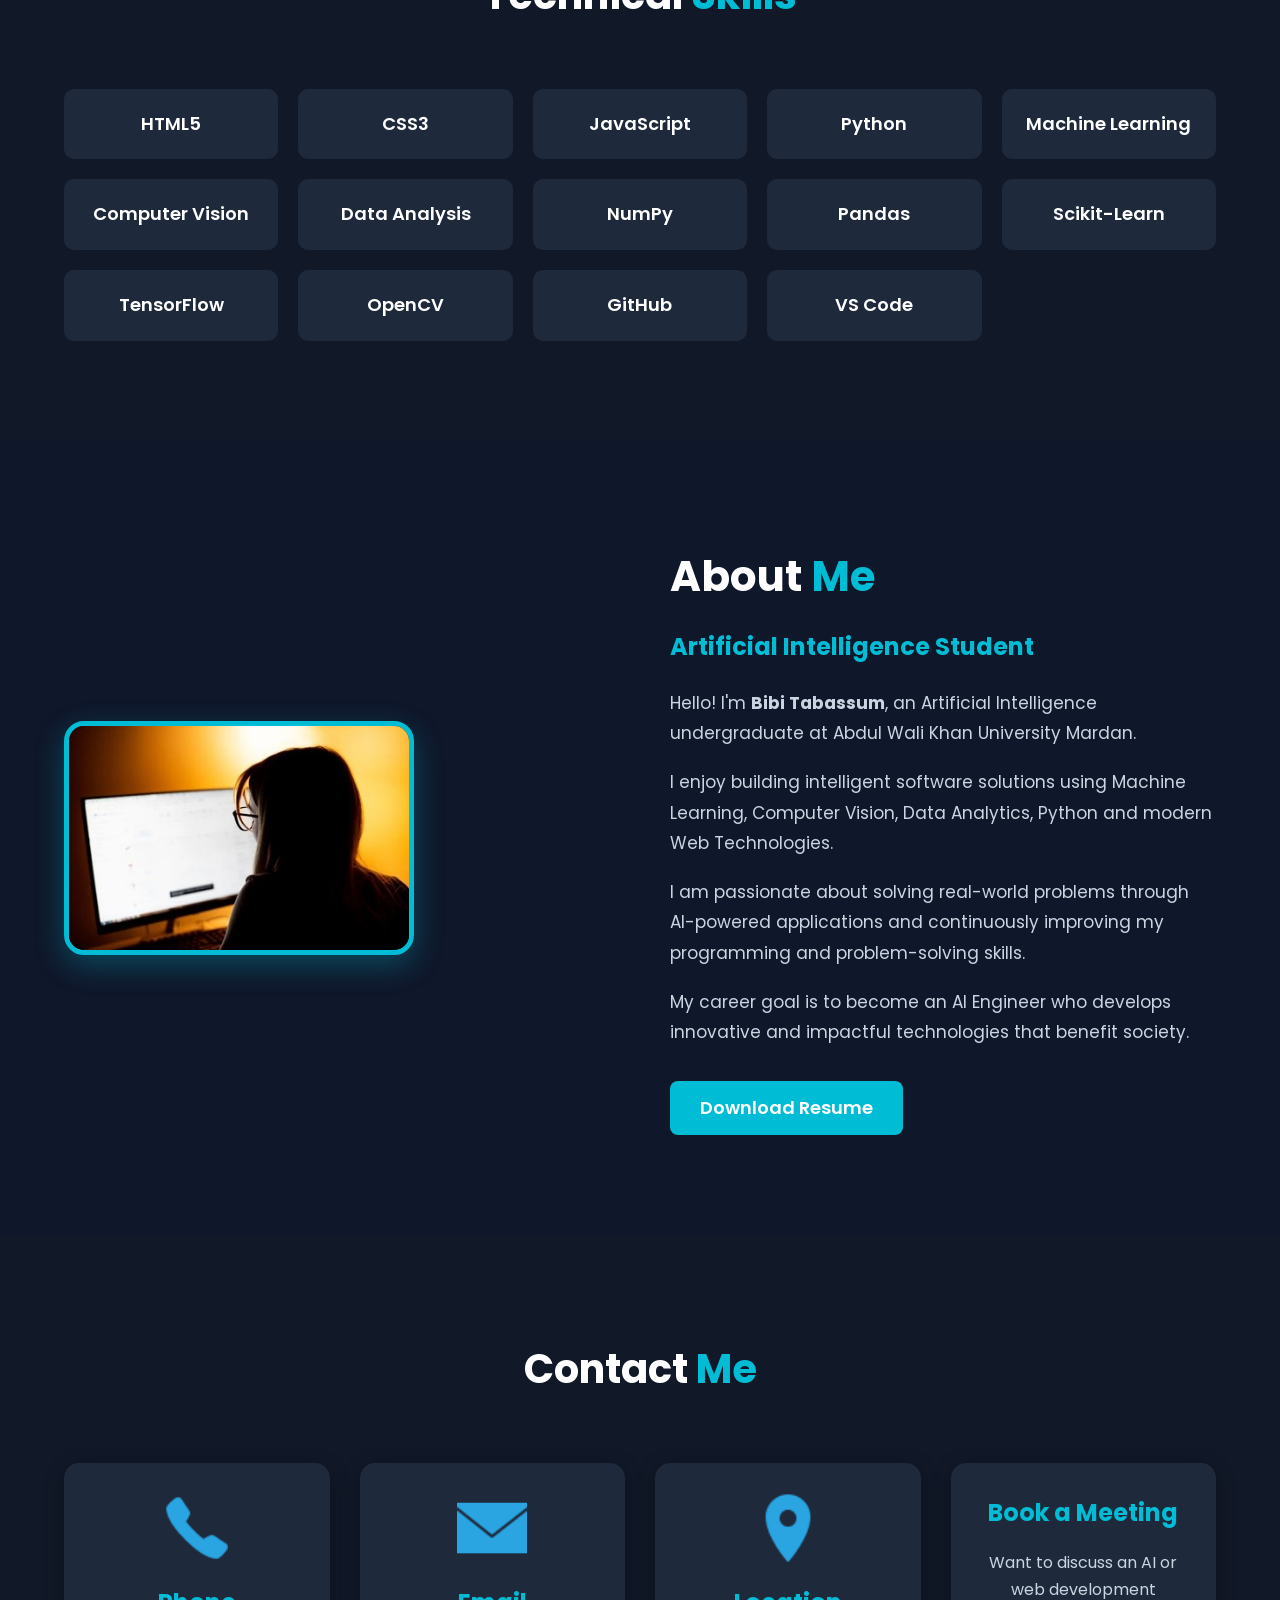
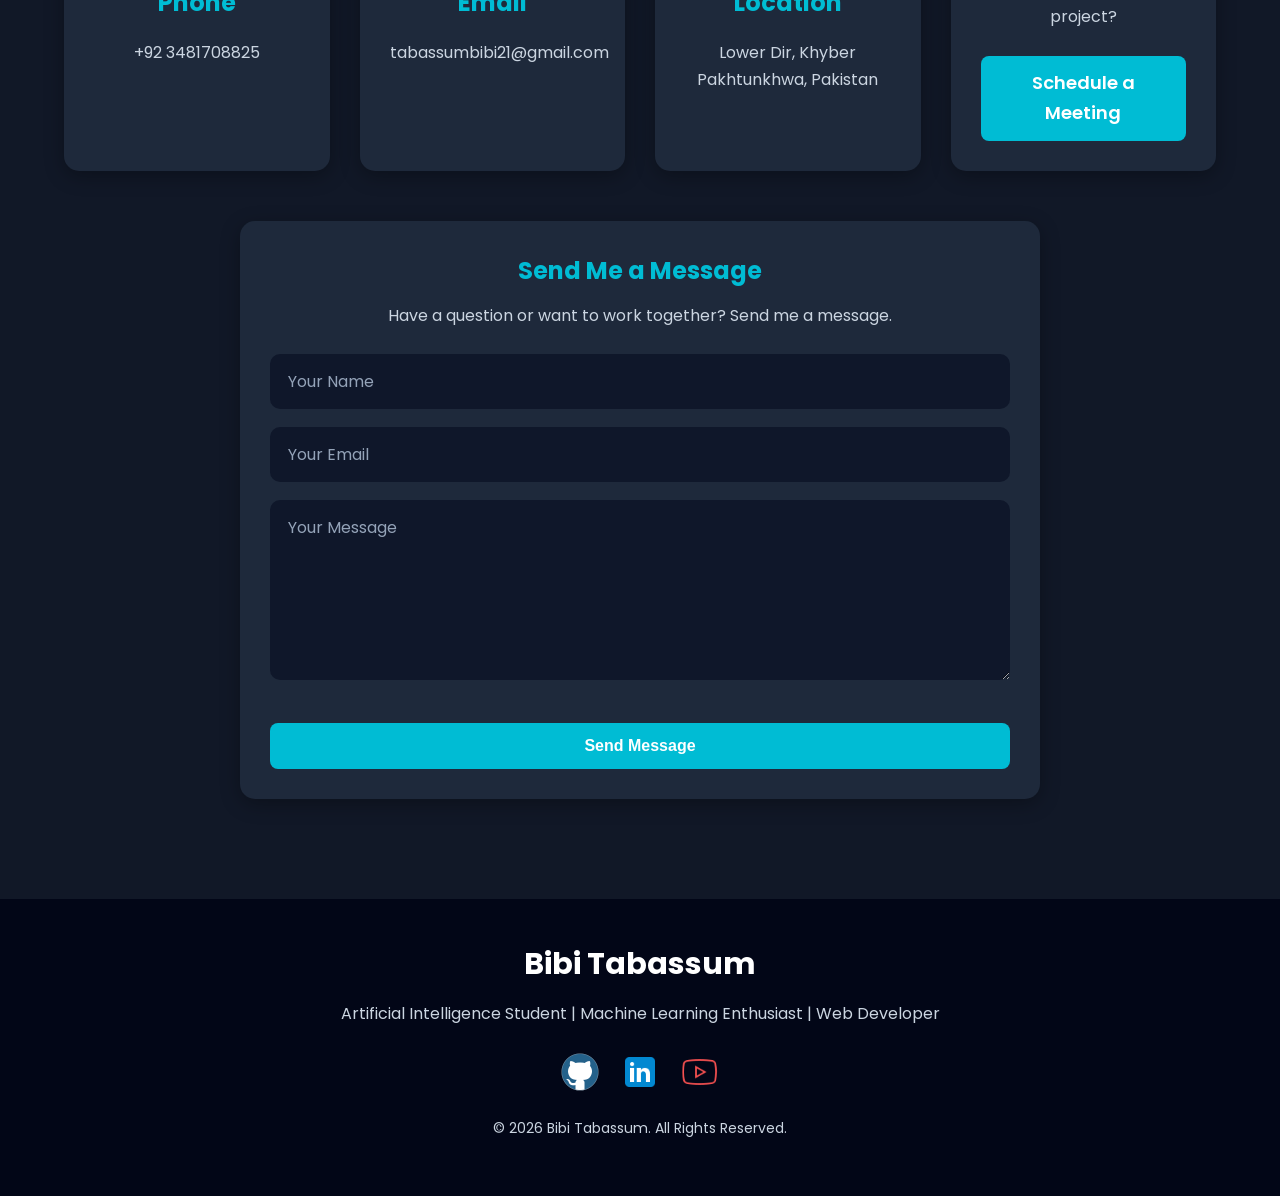
==== commit a9e489b0: "Integrate Google Analytics and update SEO metadata Added Google Analytics tracking script and SEO me" ====
--- a/index.html
+++ b/index.html
@@ -1,8 +1,55 @@
 <!DOCTYPE html>
 <html lang="en">
 <head>
+    ```html
+<!DOCTYPE html>
+<html lang="en">
+<head>
+
+    <!-- Google tag (gtag.js) -->
+    <script async src="https://www.googletagmanager.com/gtag/js?id=G-R9JBT2B3D7"></script>
+    <script>
+      window.dataLayer = window.dataLayer || [];
+      function gtag(){dataLayer.push(arguments);}
+      gtag('js', new Date());
+
+      gtag('config', 'G-R9JBT2B3D7');
+    </script>
+
     <meta charset="UTF-8">
     <meta name="viewport" content="width=device-width, initial-scale=1.0">
+    
+    <!-- ================= SEO ================= -->
+
+    <title>Bibi Tabassum | AI & Machine Learning Developer</title>
+
+    <meta name="description"
+    content="Bibi Tabassum is an AI and Machine Learning developer showcasing AI, ML, NLP, computer vision and web development projects.">
+
+    <!-- Social Share Preview -->
+
+    <meta property="og:title"
+    content="Bibi Tabassum | AI & Machine Learning Developer">
+
+    <meta property="og:description"
+    content="Explore Bibi Tabassum's AI, Machine Learning and software development projects.">
+
+    <meta property="og:type" content="website">
+
+    <link rel="stylesheet" href="style.css">
+
+    <!-- Google Fonts -->
+    <link href="https://fonts.googleapis.com/css2?family=Poppins:wght@300;400;500;600;700&display=swap" rel="stylesheet">
+
+</head>
+
+<body>
+```
+
+    
+    <meta charset="UTF-8">
+    <meta name="viewport" content="width=device-width, initial-scale=1.0">
+    
     
     <!-- ================= SEO ================= -->
 
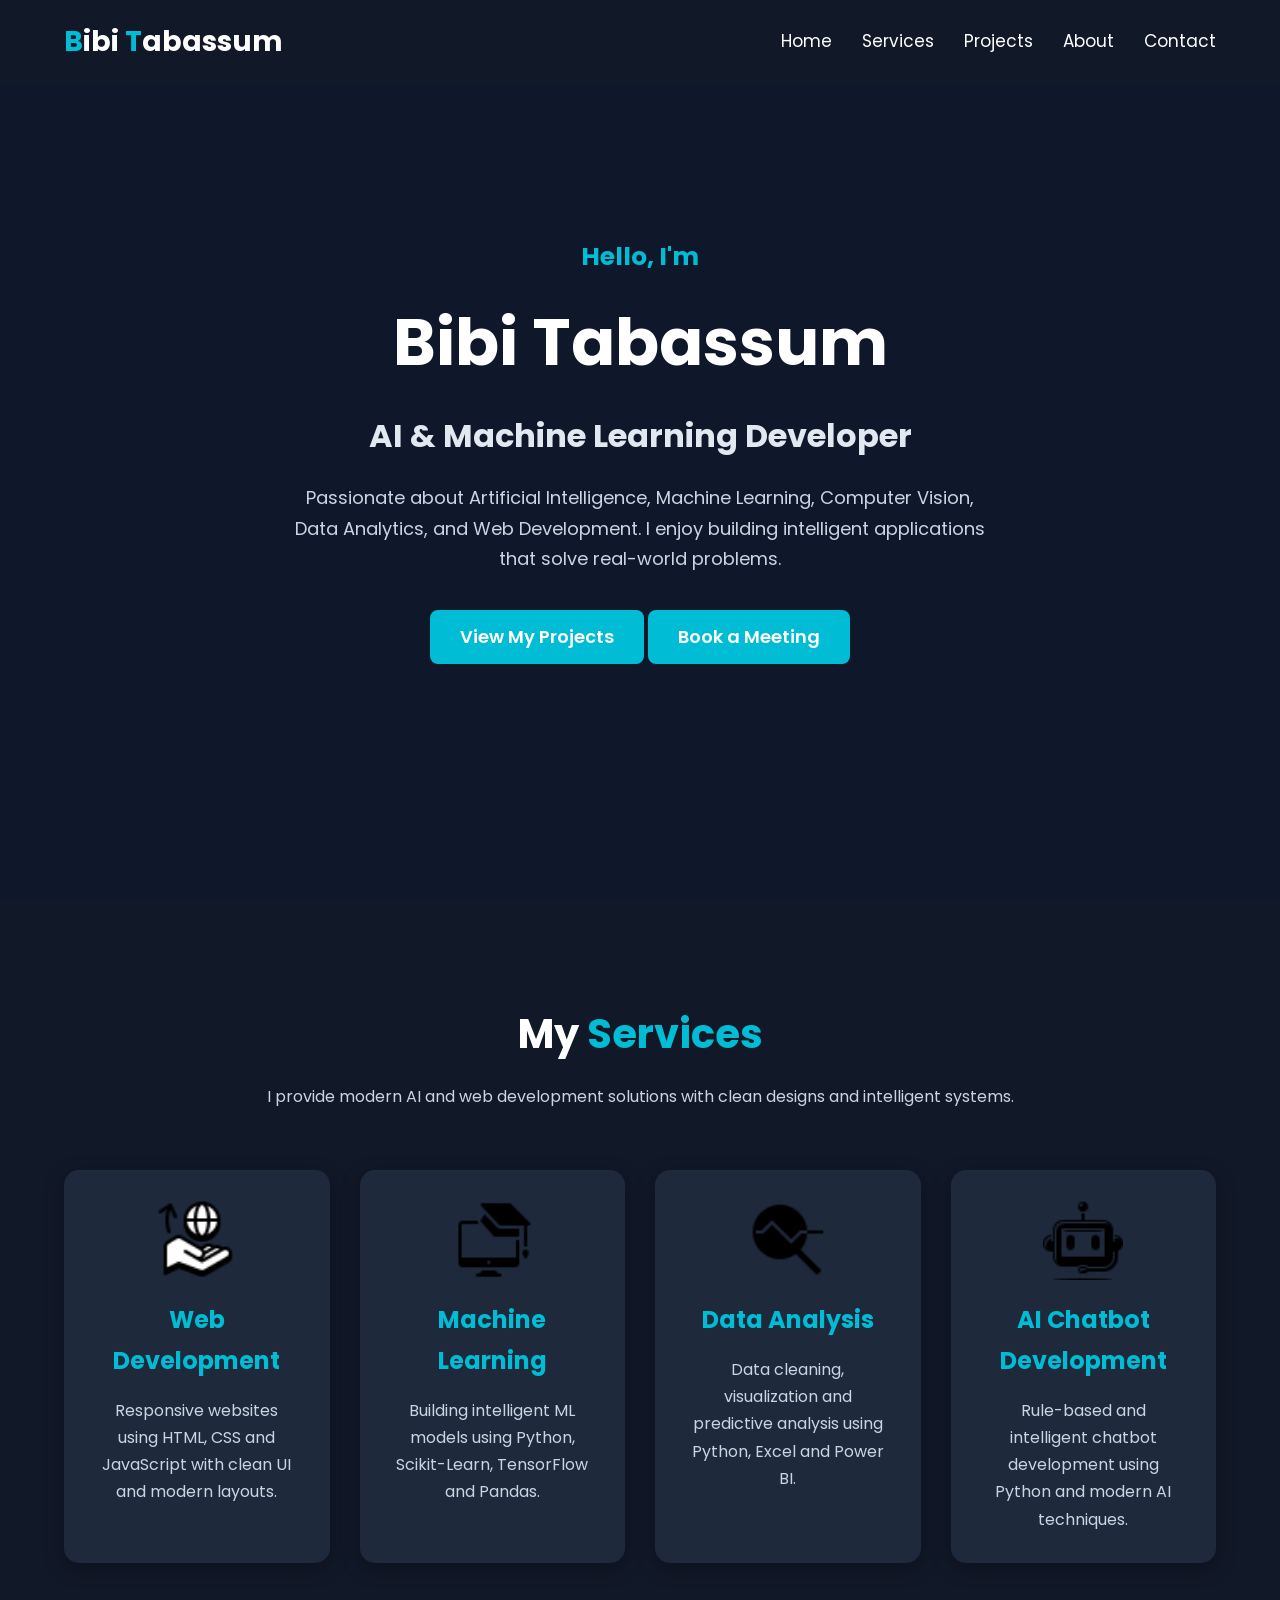
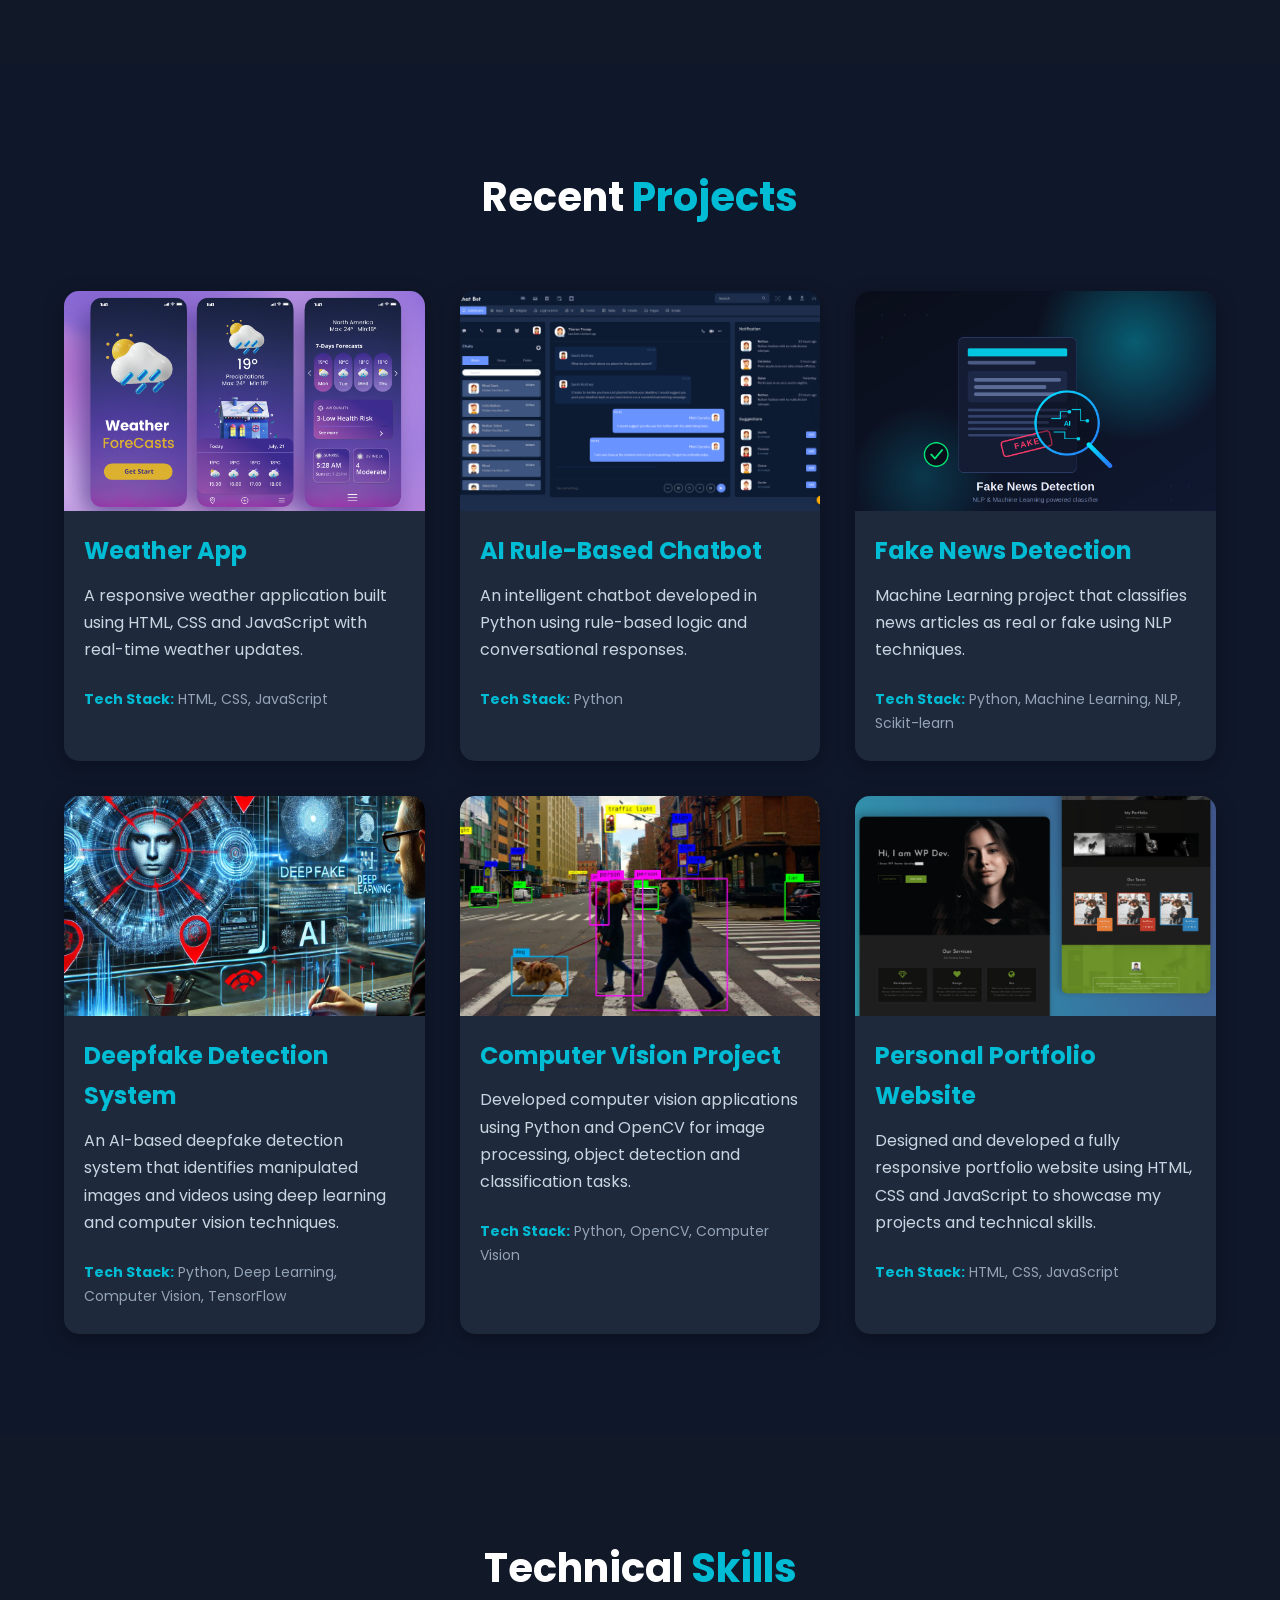
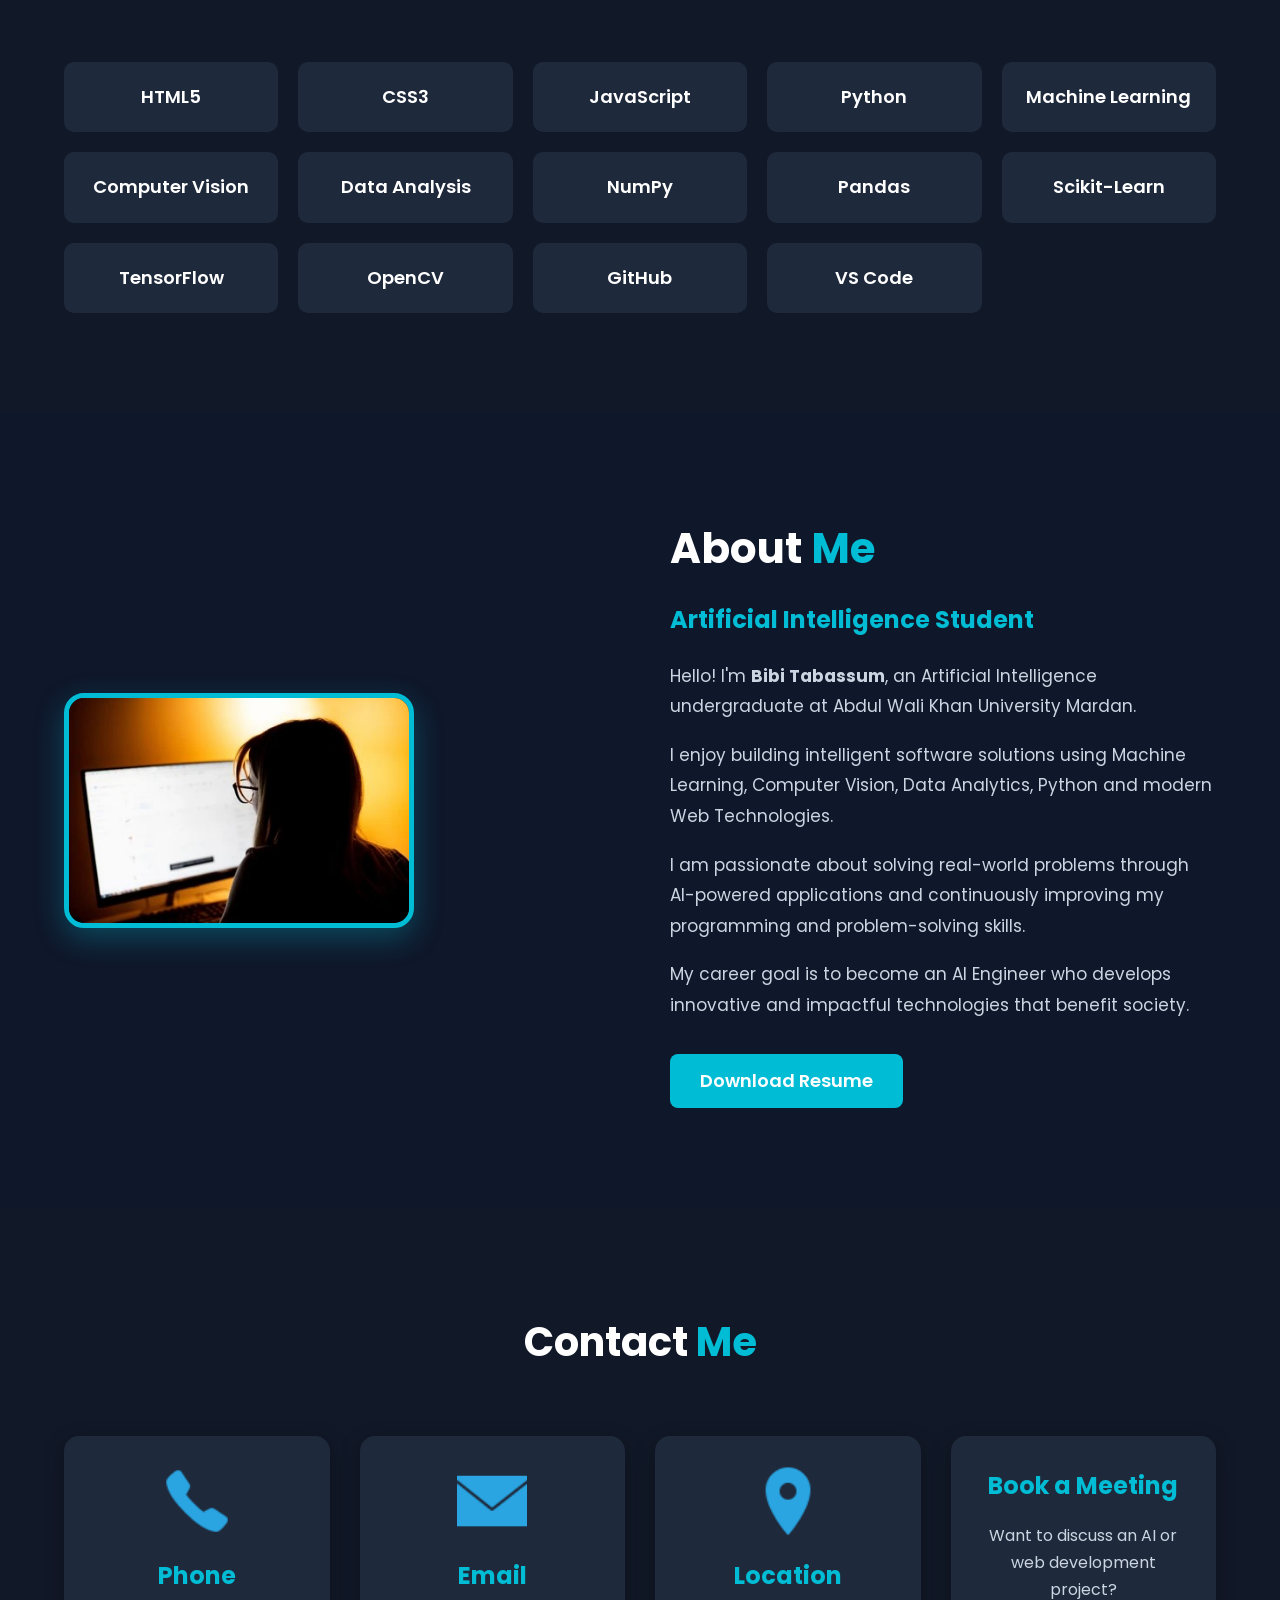
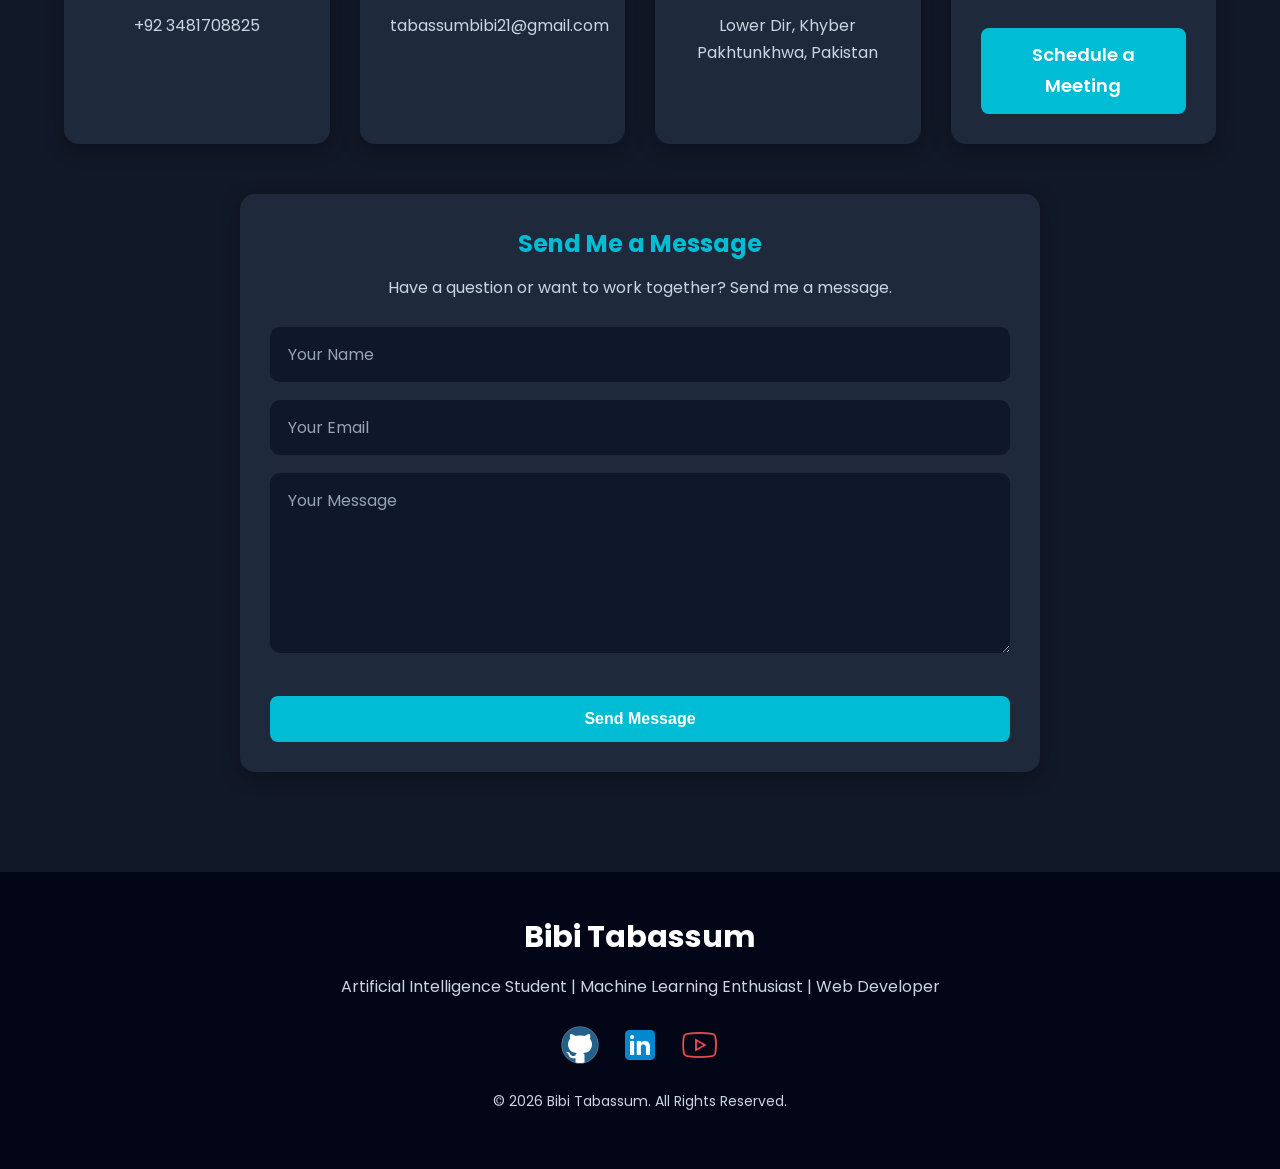
==== commit ece00ff3: "Refactor index.html to remove redundant code Removed unnecessary HTML comments and cleaned up the he" ====
--- a/index.html
+++ b/index.html
@@ -1,7 +1,4 @@
-<!DOCTYPE html>
-<html lang="en">
-<head>
-    ```html
+
 <!DOCTYPE html>
 <html lang="en">
 <head>
@@ -15,9 +12,10 @@
 
       gtag('config', 'G-R9JBT2B3D7');
     </script>
-
-    <meta charset="UTF-8">
+      <meta charset="UTF-8">
     <meta name="viewport" content="width=device-width, initial-scale=1.0">
+
+    <link rel="icon" type="image/png" href="favicon.png">
     
     <!-- ================= SEO ================= -->
 
@@ -44,37 +42,9 @@
 </head>
 
 <body>
-```
-
-    
-    <meta charset="UTF-8">
-    <meta name="viewport" content="width=device-width, initial-scale=1.0">
     
     
-    <!-- ================= SEO ================= -->
-
-    <title>Bibi Tabassum | AI & Machine Learning Developer</title>
-
-    <meta name="description"
-    content="Bibi Tabassum is an AI and Machine Learning developer showcasing AI, ML, NLP, computer vision and web development projects.">
-
-    <!-- Social Share Preview -->
-
-    <meta property="og:title"
-    content="Bibi Tabassum | AI & Machine Learning Developer">
-
-    <meta property="og:description"
-    content="Explore Bibi Tabassum's AI, Machine Learning and software development projects.">
-
-    <meta property="og:type" content="website">
-
-    <link rel="stylesheet" href="style.css">
-
-    <!-- Google Fonts -->
-    <link href="https://fonts.googleapis.com/css2?family=Poppins:wght@300;400;500;600;700&display=swap" rel="stylesheet">
-</head>
-
-<body>
+   
 
 <!-- ================= HEADER ================= -->
 
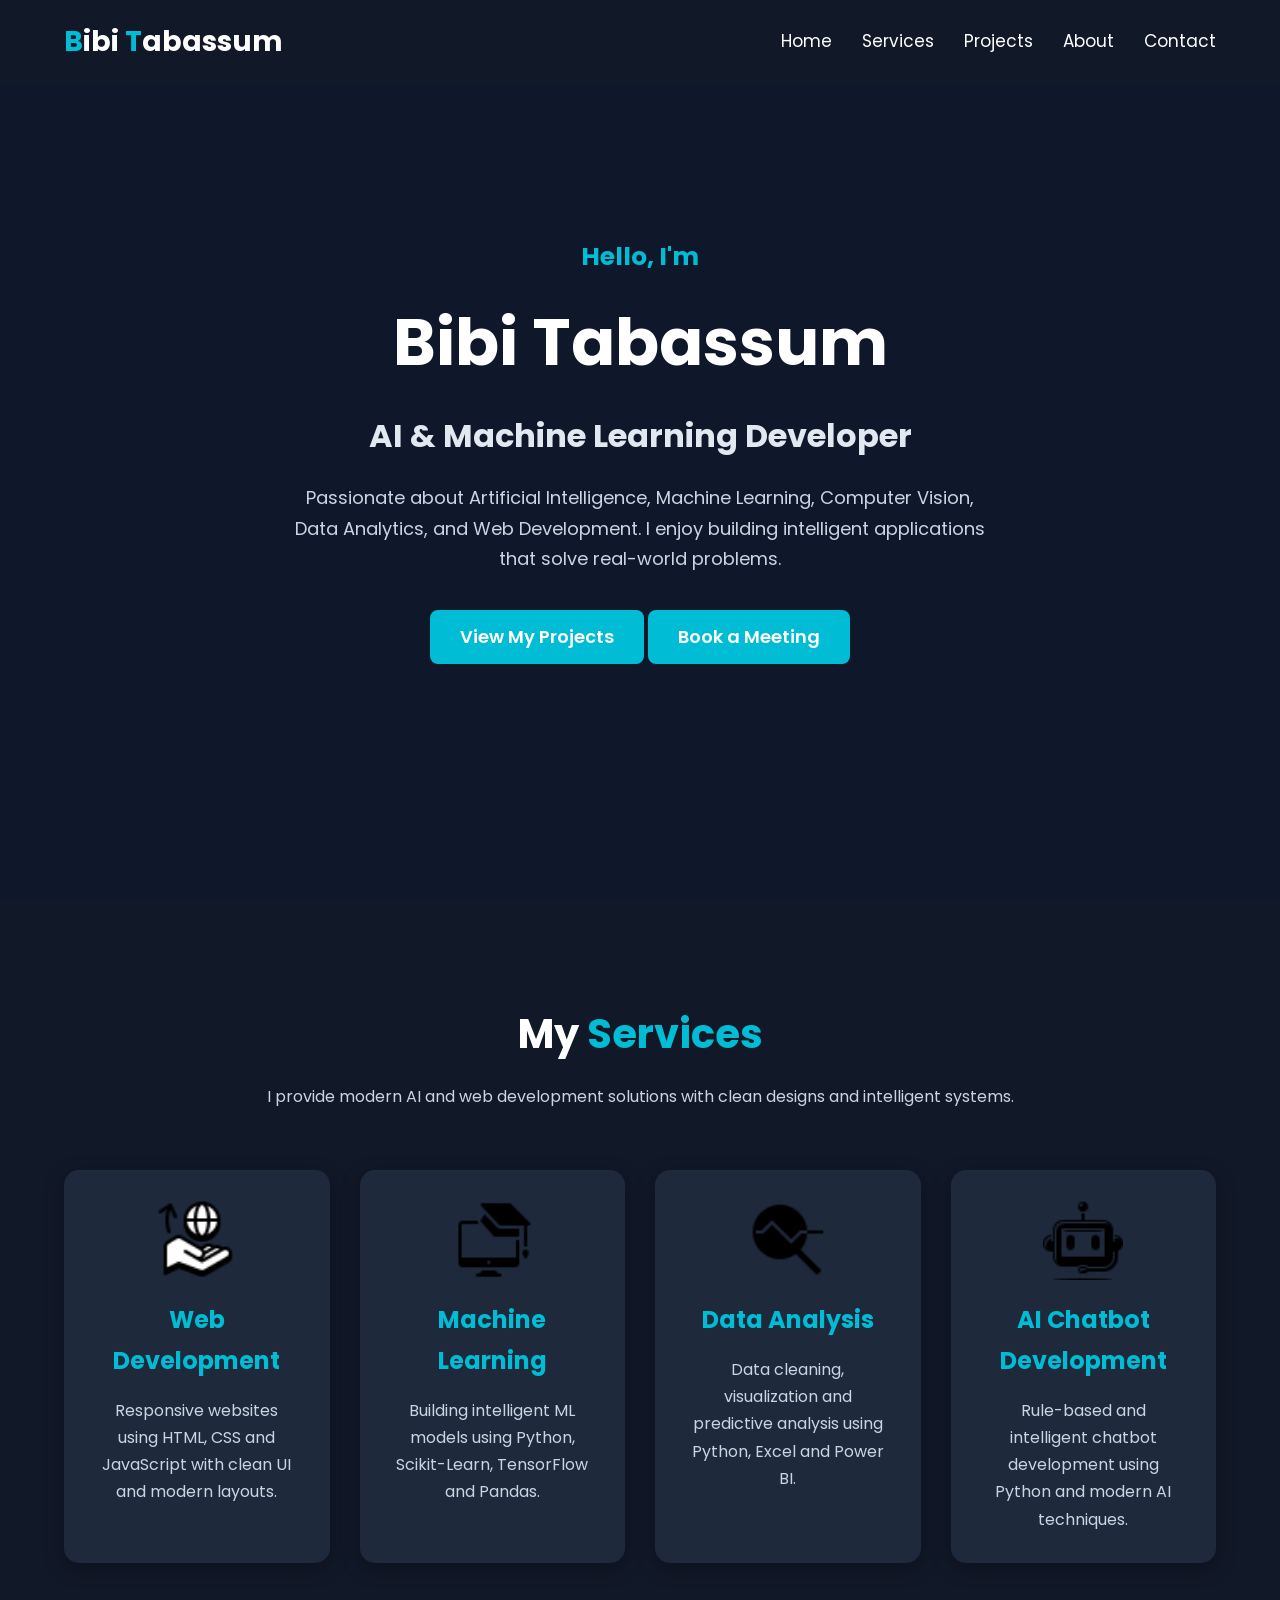
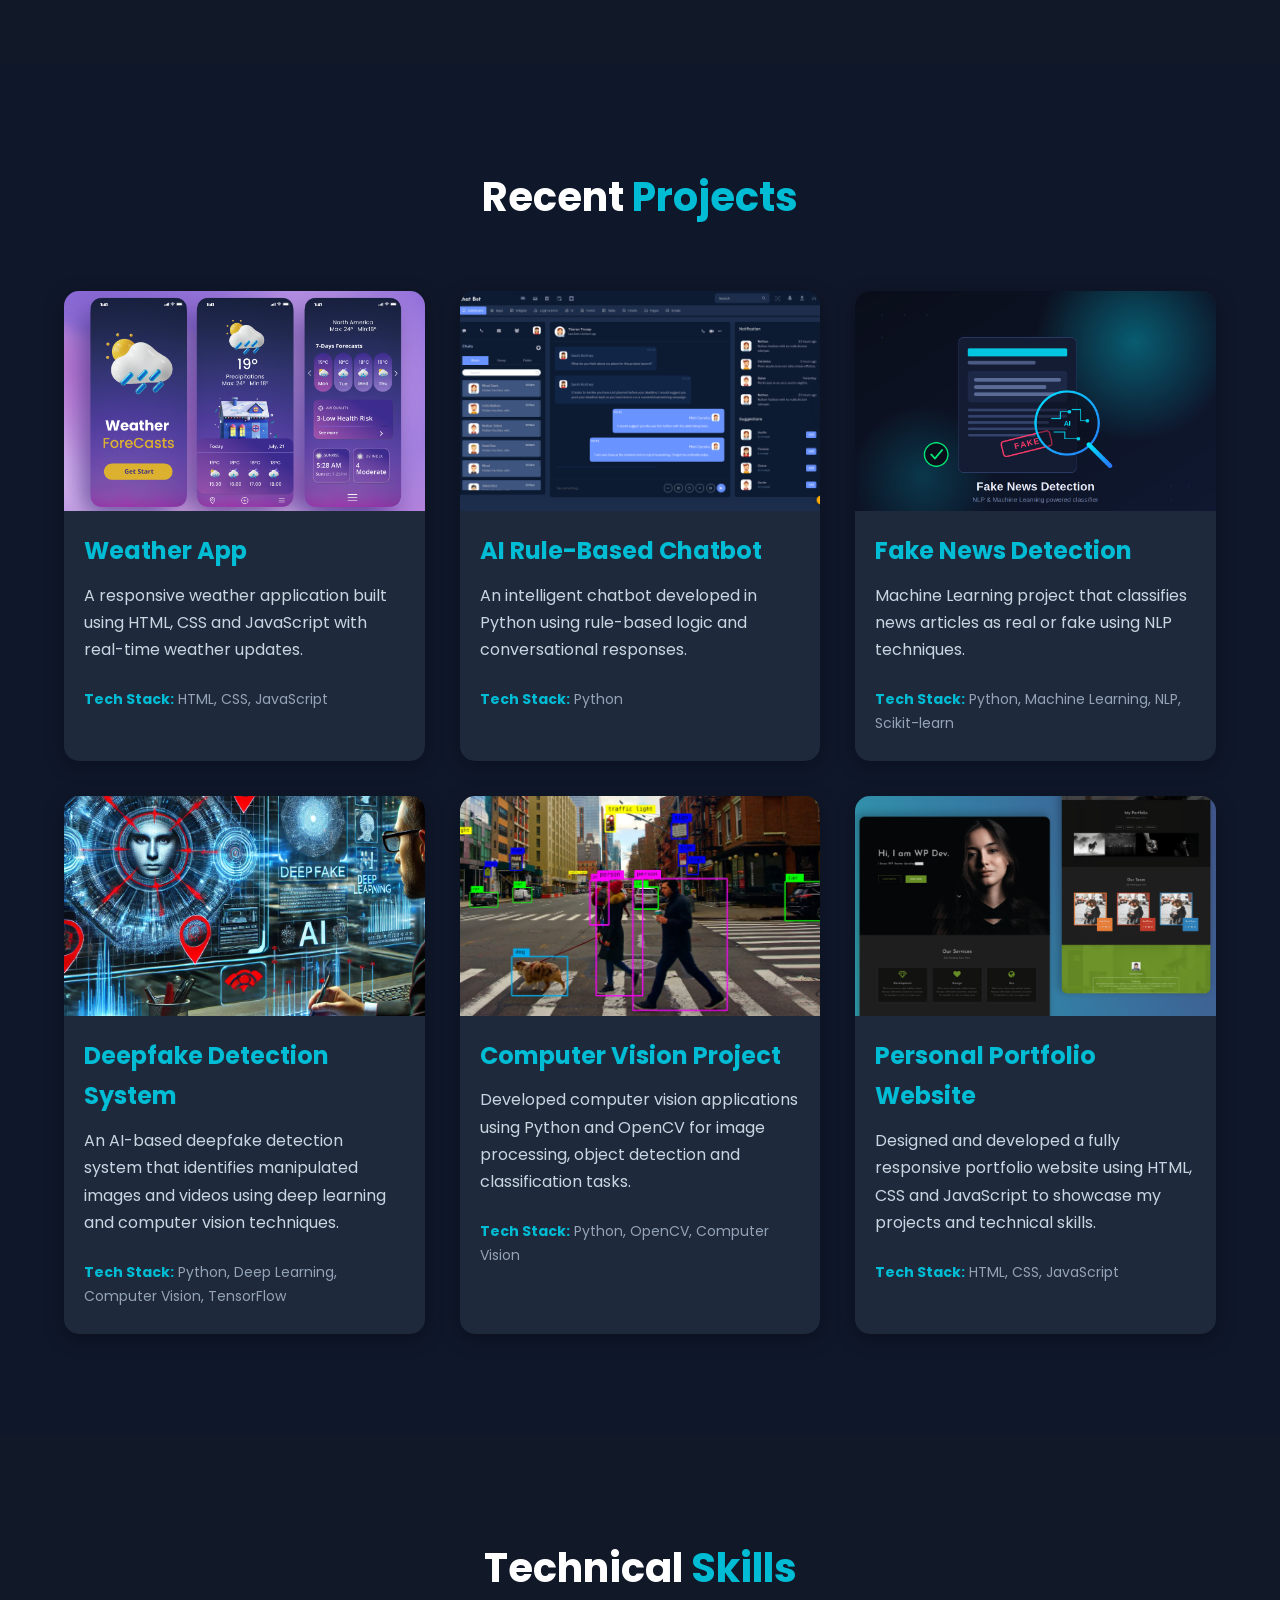
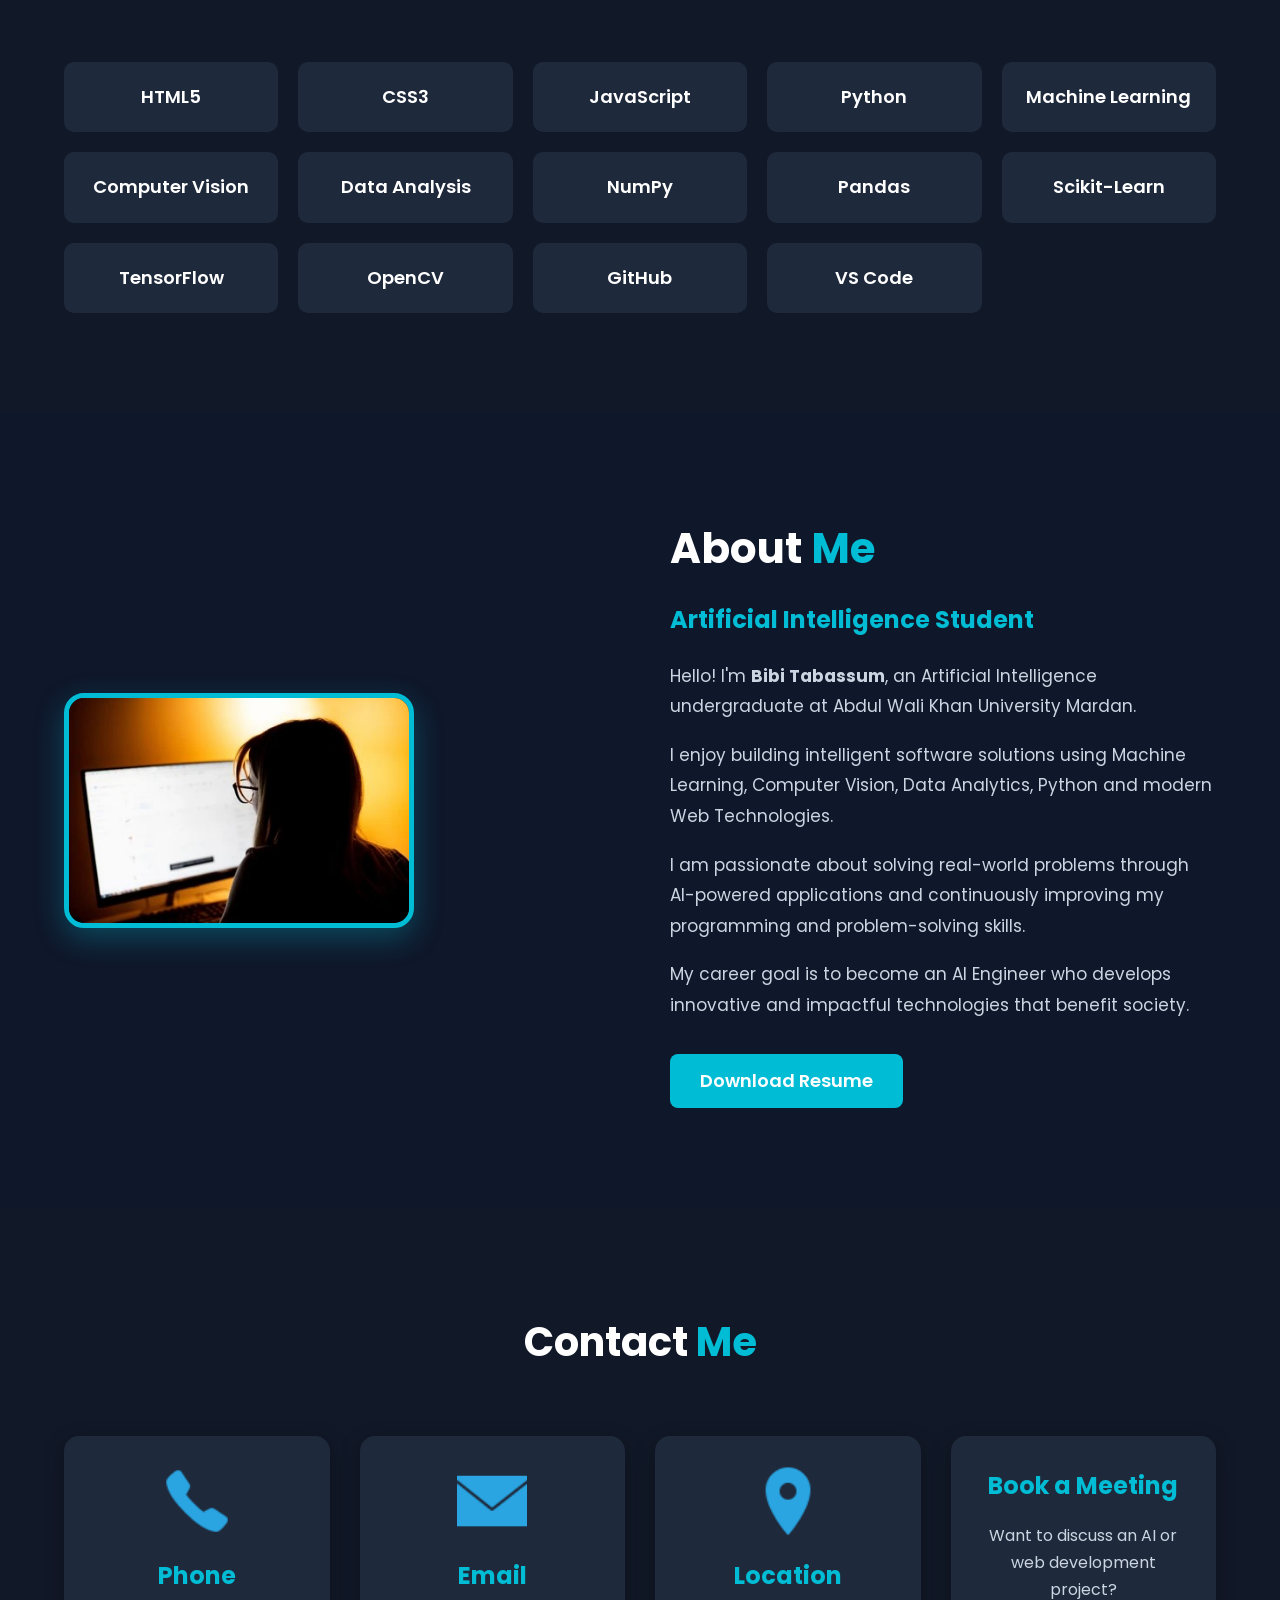
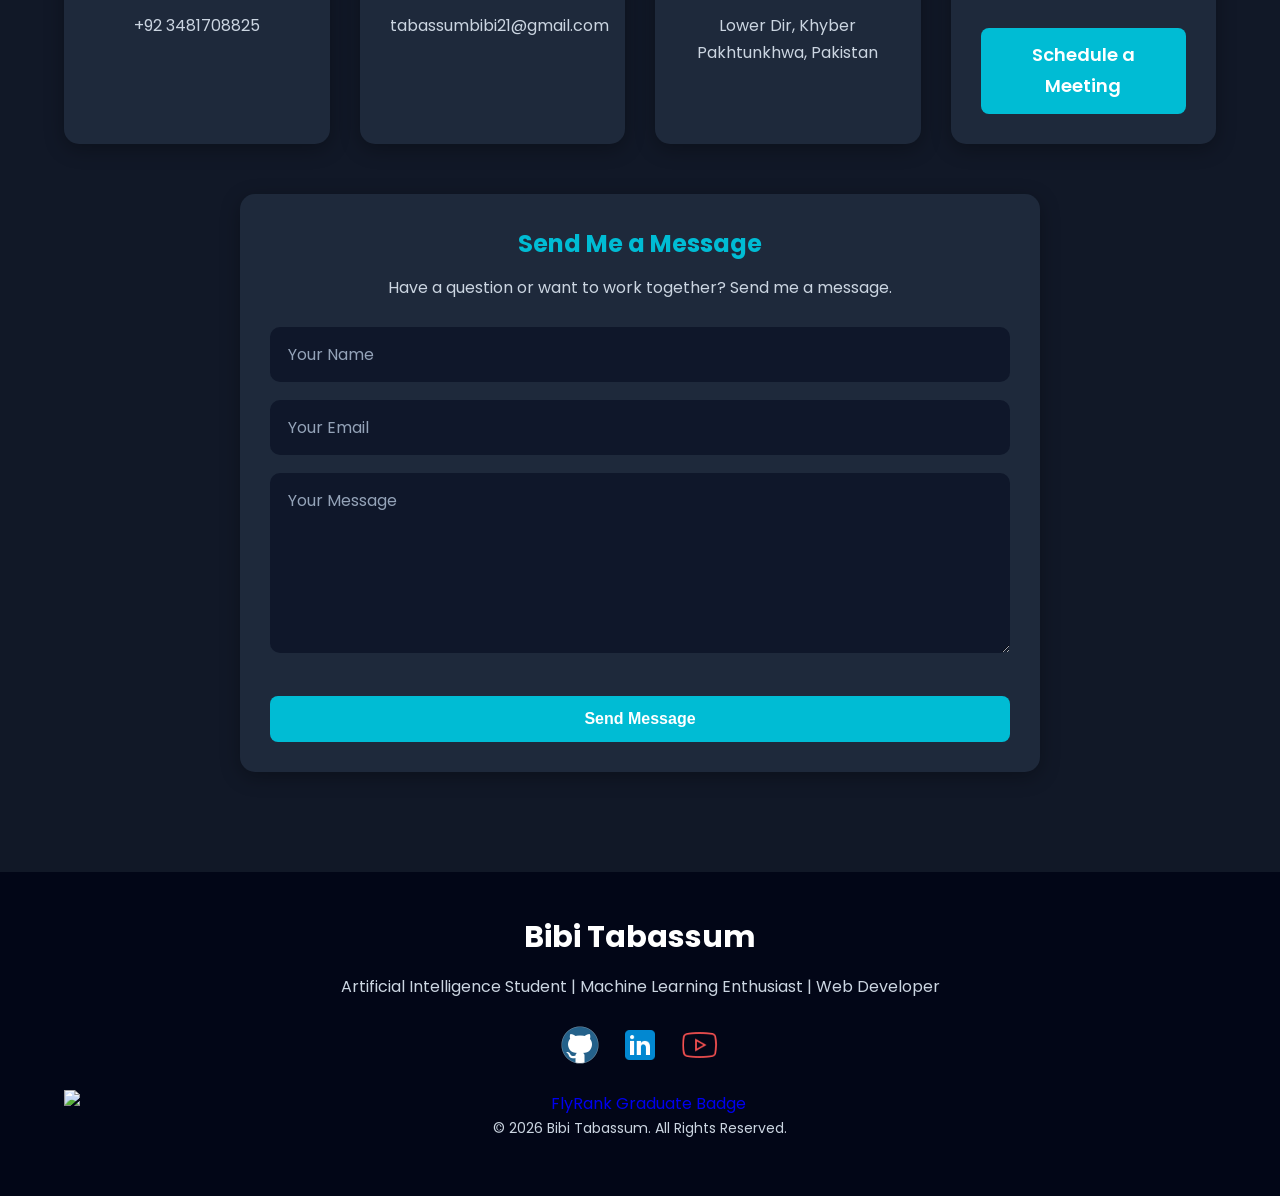
==== commit 330e10cc: "Add FlyRank Graduate Badge to index.html Added FlyRank Graduate Badge section with link and image." ====
--- a/index.html
+++ b/index.html
@@ -15,7 +15,11 @@
       <meta charset="UTF-8">
     <meta name="viewport" content="width=device-width, initial-scale=1.0">
 
-    <link rel="icon" type="image/png" href="favicon.png">
+    <!-- Favicon -->
+<link rel="icon" href="favicon.ico" sizes="any">
+<link rel="icon" type="image/png" sizes="32x32" href="favicon-32x32.png">
+<link rel="icon" type="image/png" sizes="16x16" href="favicon-16x16.png">
+<link rel="apple-touch-icon" href="apple-touch-icon.png">
     
     <!-- ================= SEO ================= -->
 
@@ -593,6 +597,17 @@
 
         </div>
 
+        <!-- FlyRank Graduate Badge -->
+<div class="flyrank-badge">
+
+    <a href="https://internship-badge.netlify.app/" target="_blank" rel="noopener noreferrer">
+        <img src="https://internship-badge.netlify.app/badge.svg"
+             alt="FlyRank Graduate Badge"
+             width="150">
+    </a>
+
+</div>
+
         <p class="copyright">
             © 2026 Bibi Tabassum. All Rights Reserved.
         </p>
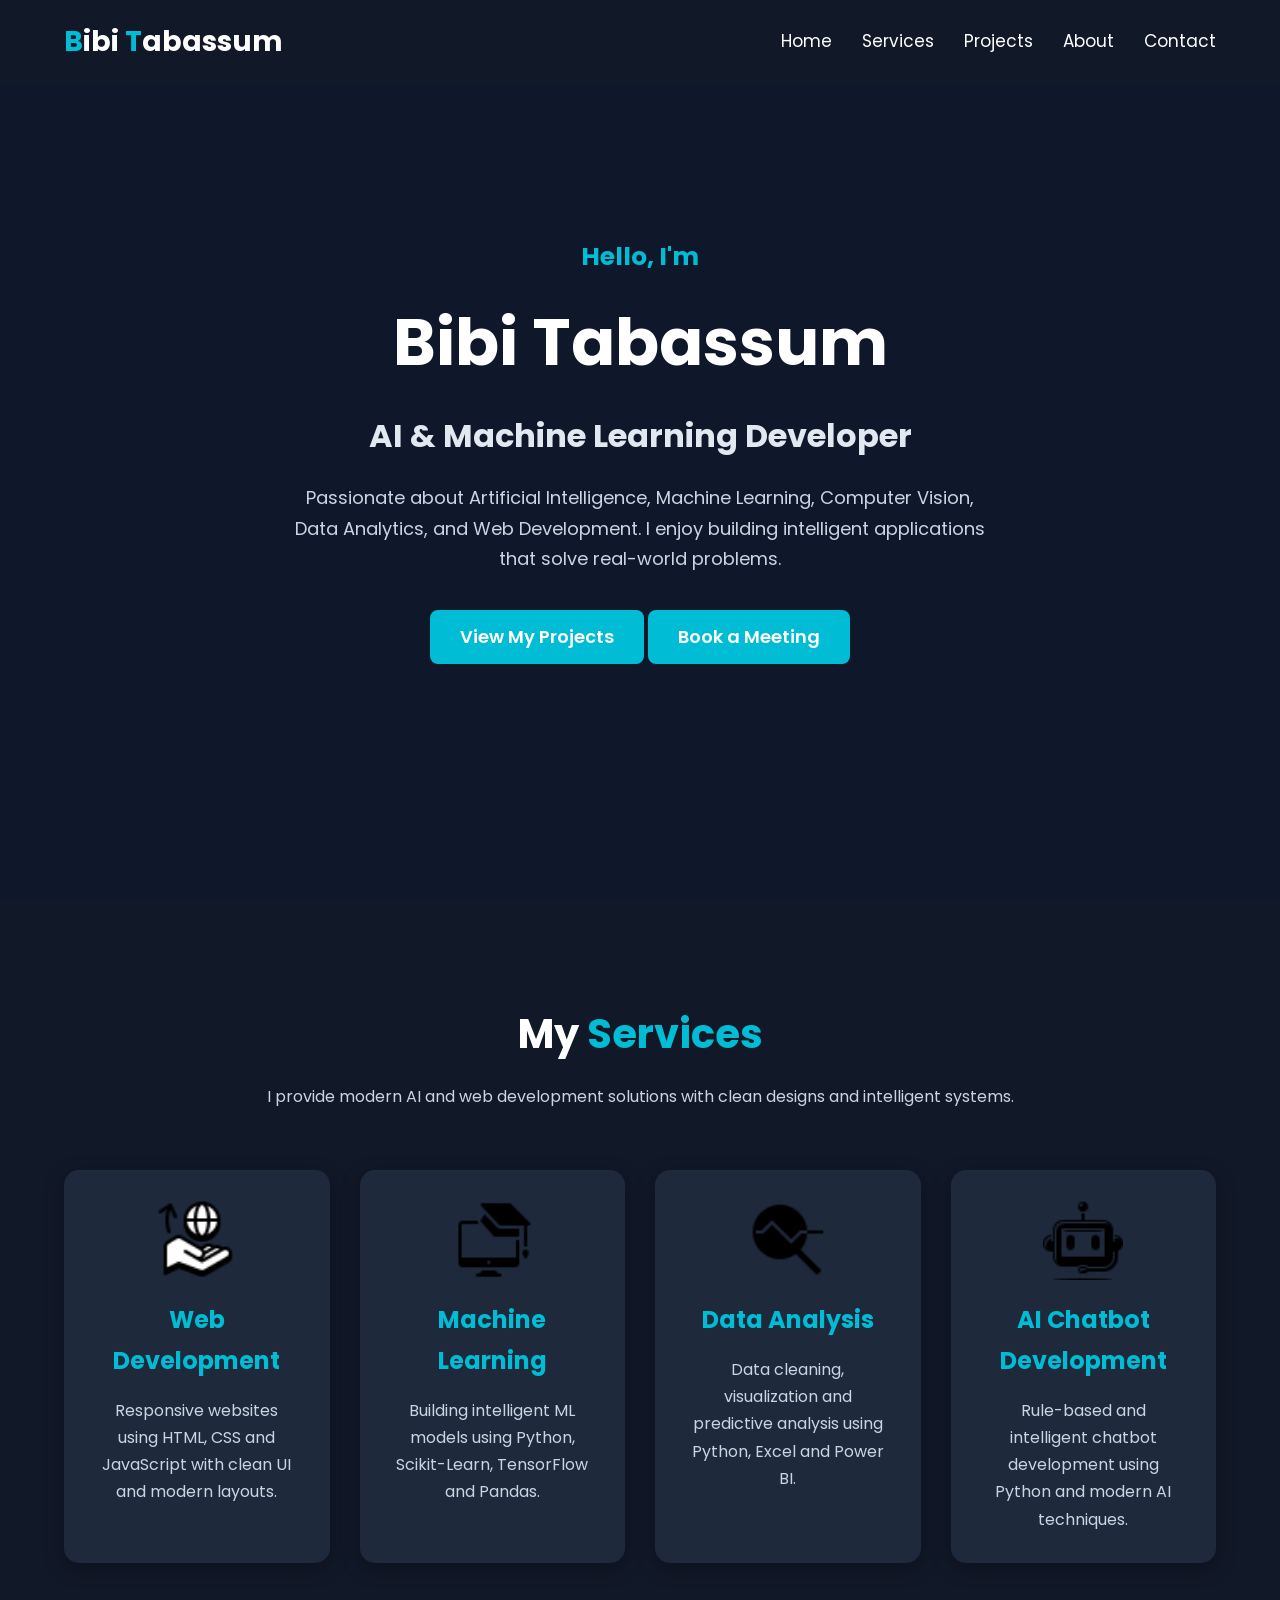
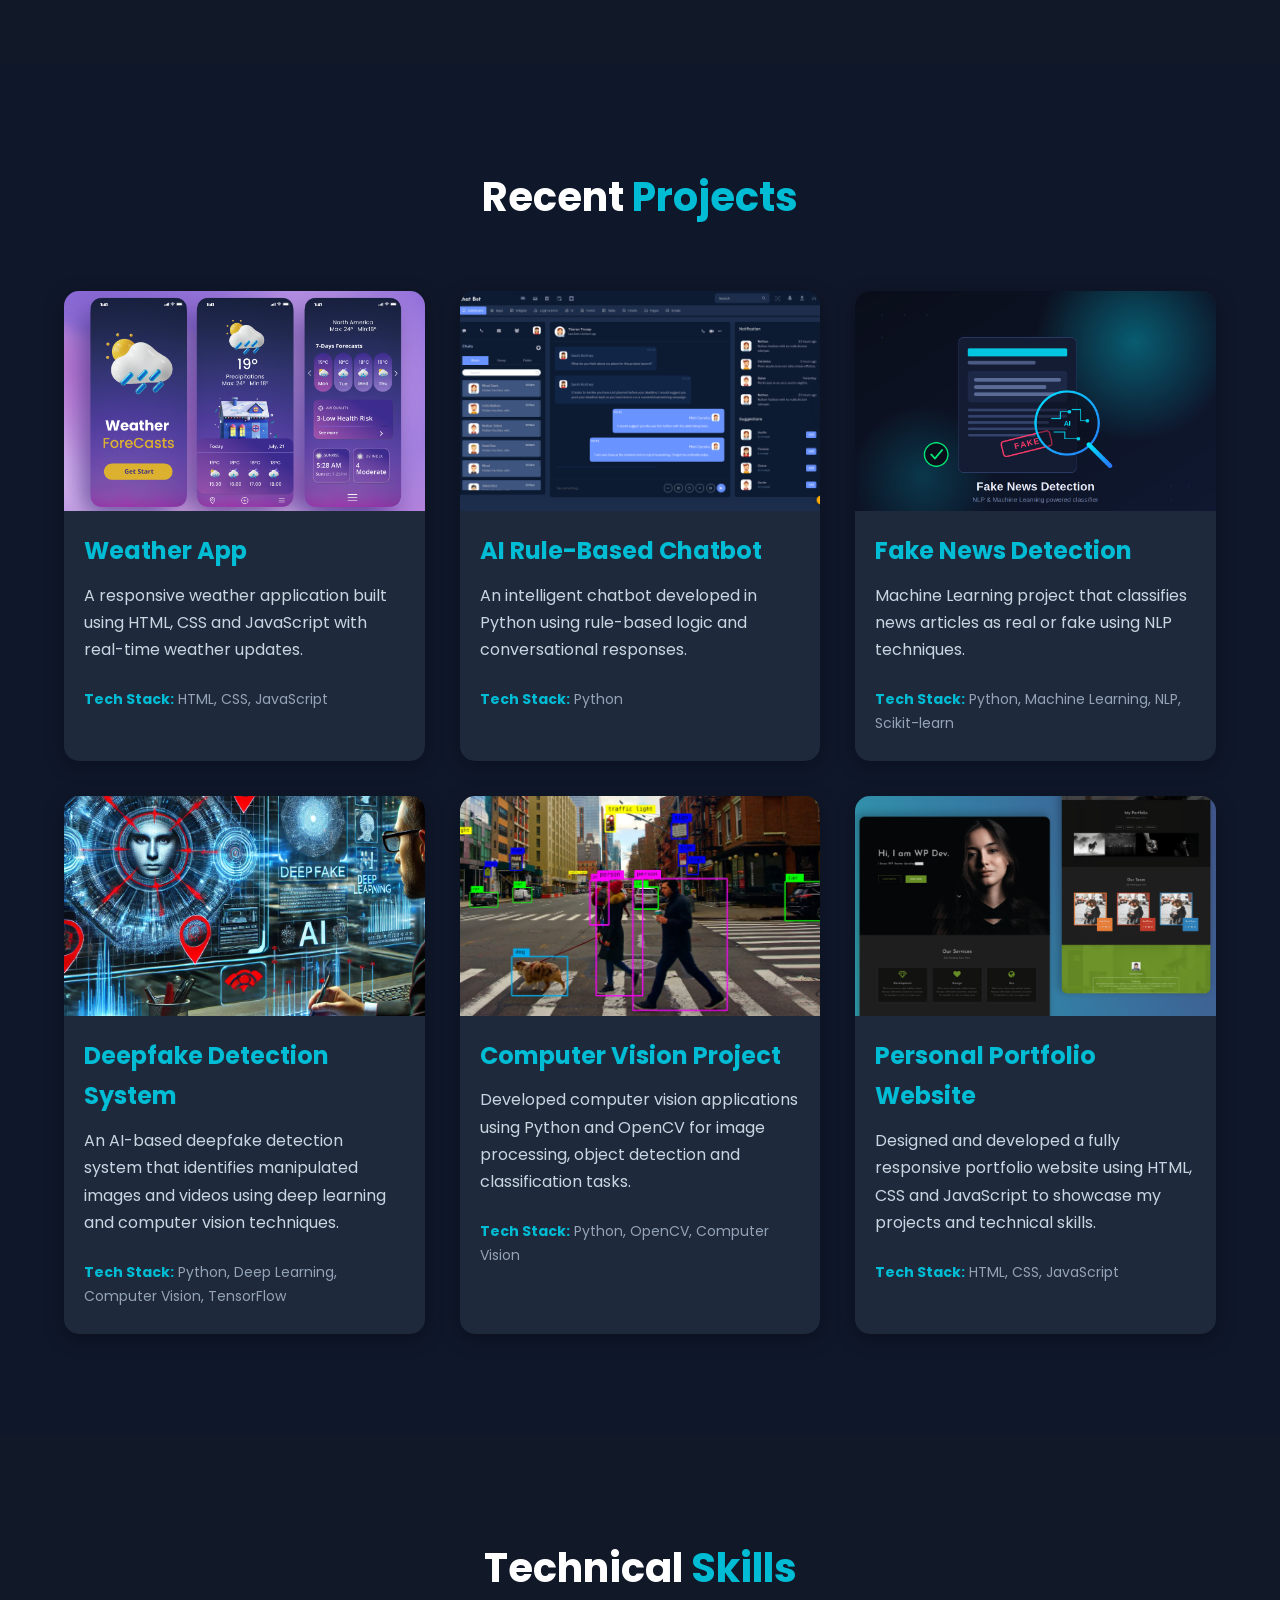
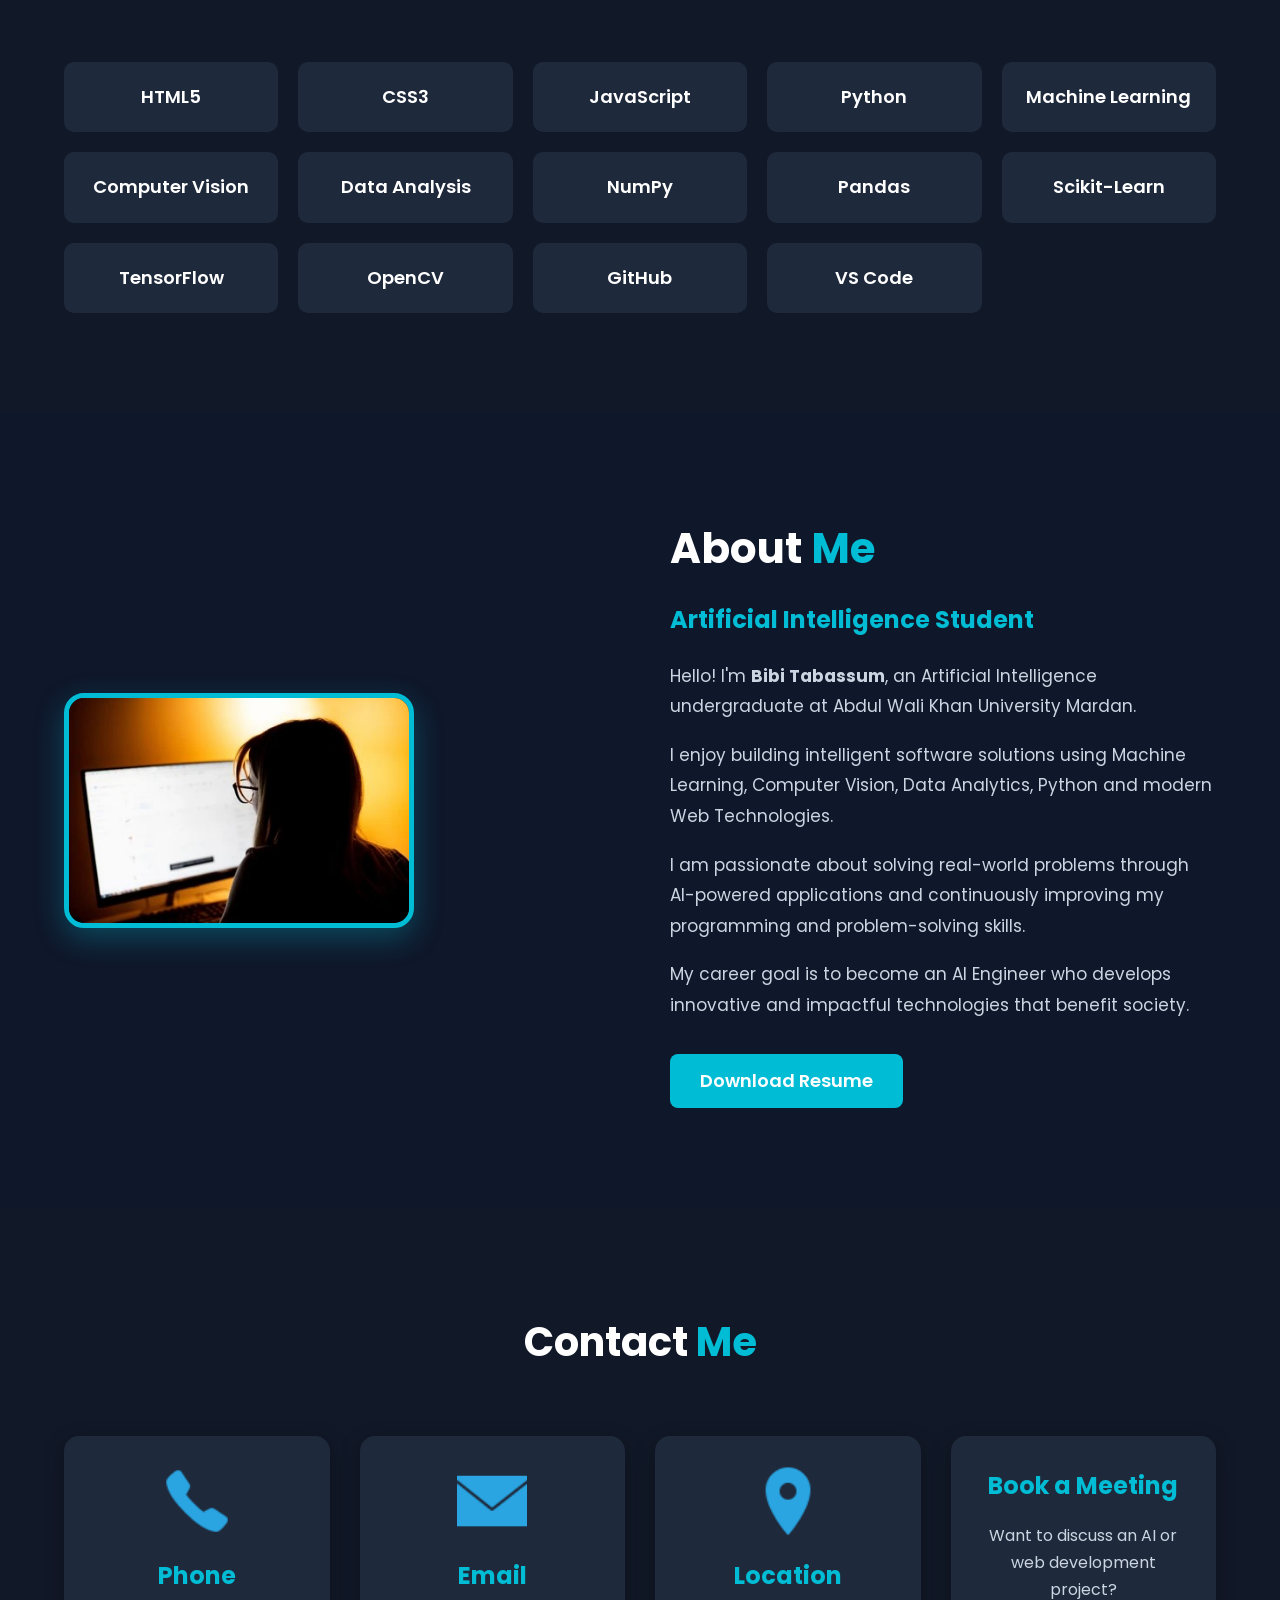
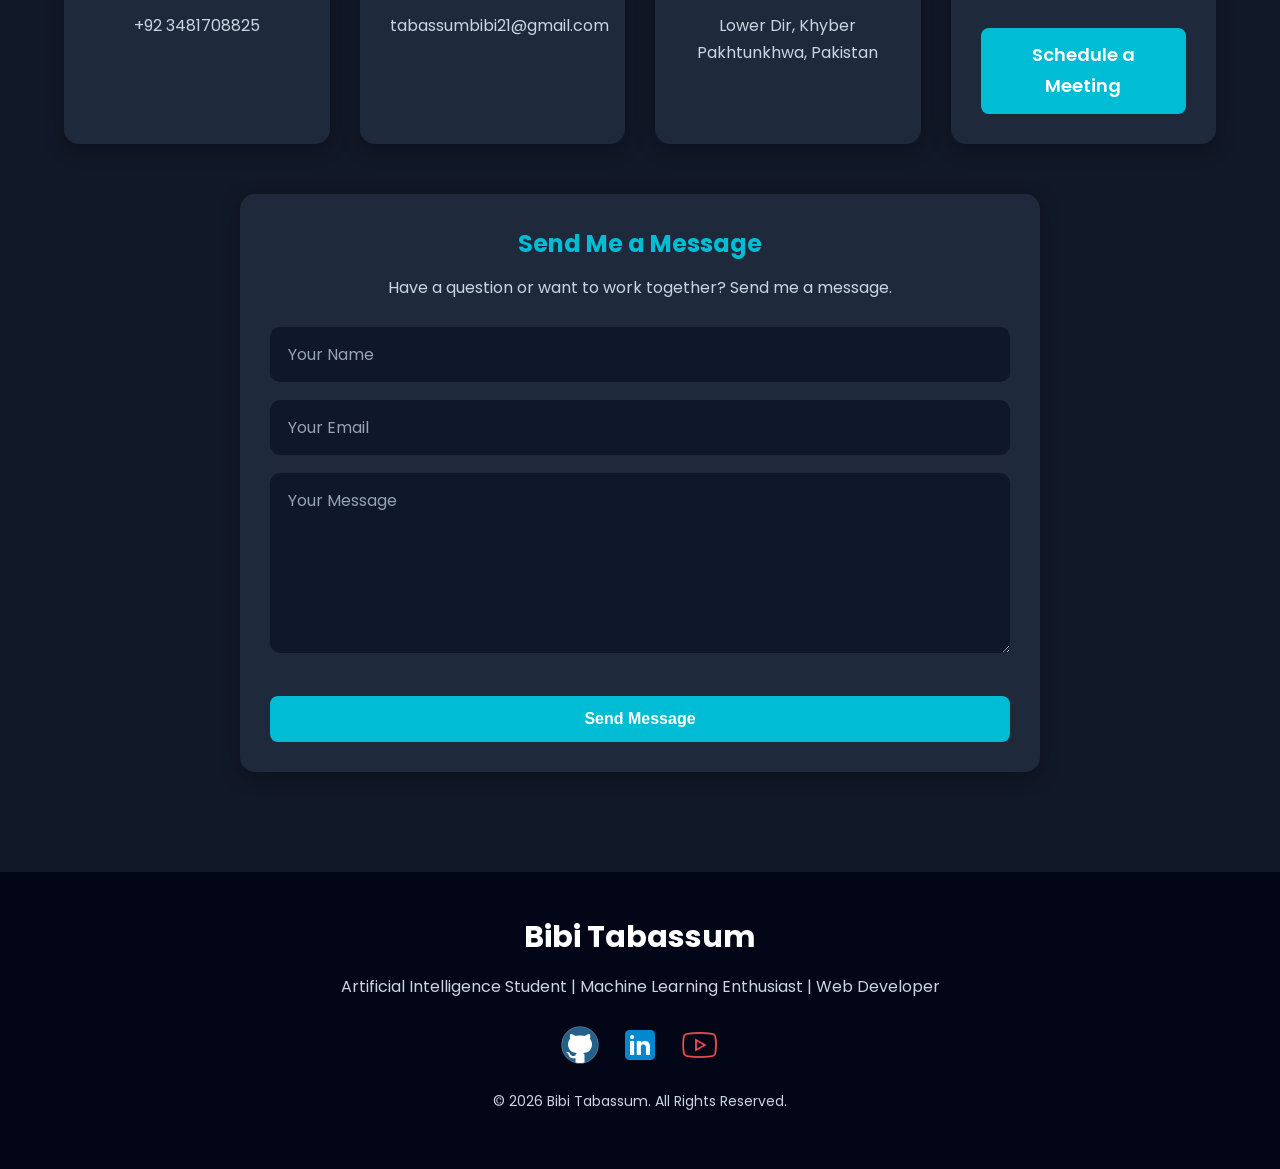
==== commit 5d7e81df: "Remove FlyRank Graduate Badge from index.html Removed FlyRank Graduate Badge section from the HTML." ====
--- a/index.html
+++ b/index.html
@@ -597,16 +597,6 @@
 
         </div>
 
-        <!-- FlyRank Graduate Badge -->
-<div class="flyrank-badge">
-
-    <a href="https://internship-badge.netlify.app/" target="_blank" rel="noopener noreferrer">
-        <img src="https://internship-badge.netlify.app/badge.svg"
-             alt="FlyRank Graduate Badge"
-             width="150">
-    </a>
-
-</div>
 
         <p class="copyright">
             © 2026 Bibi Tabassum. All Rights Reserved.
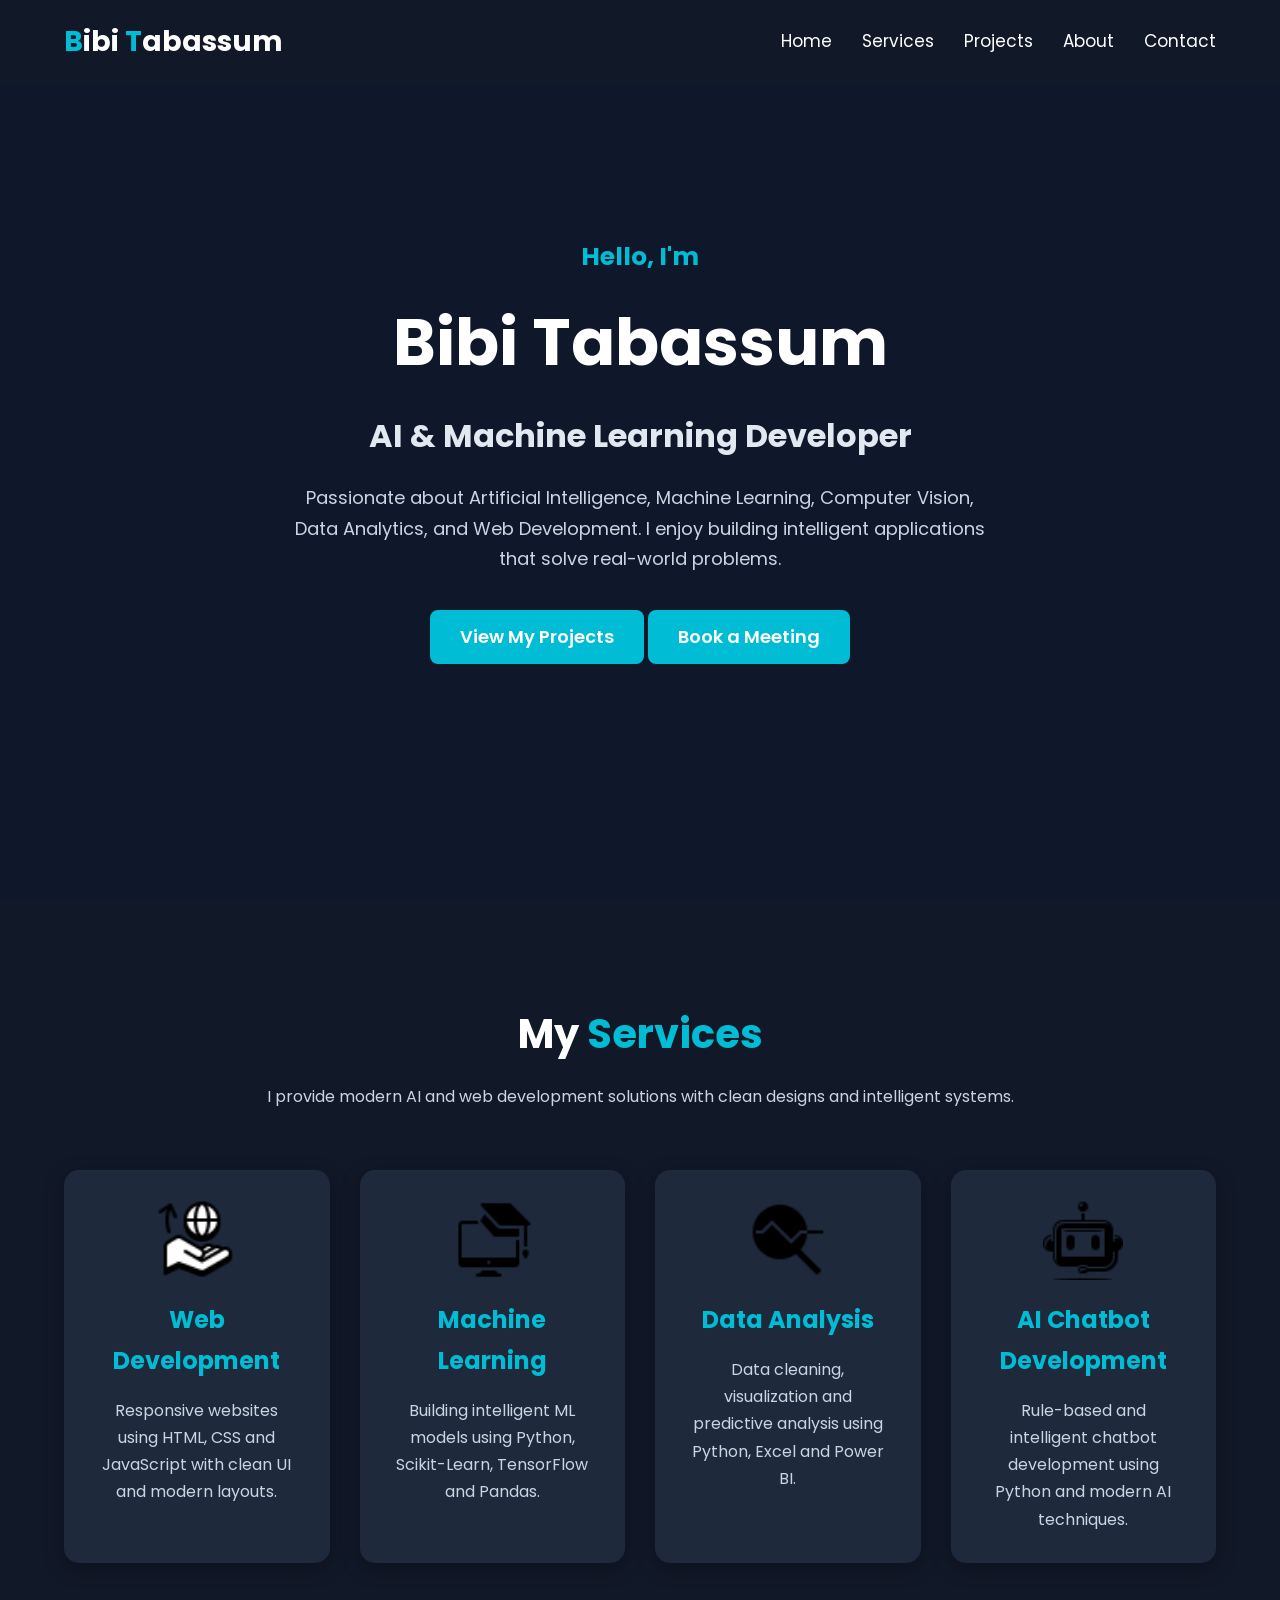
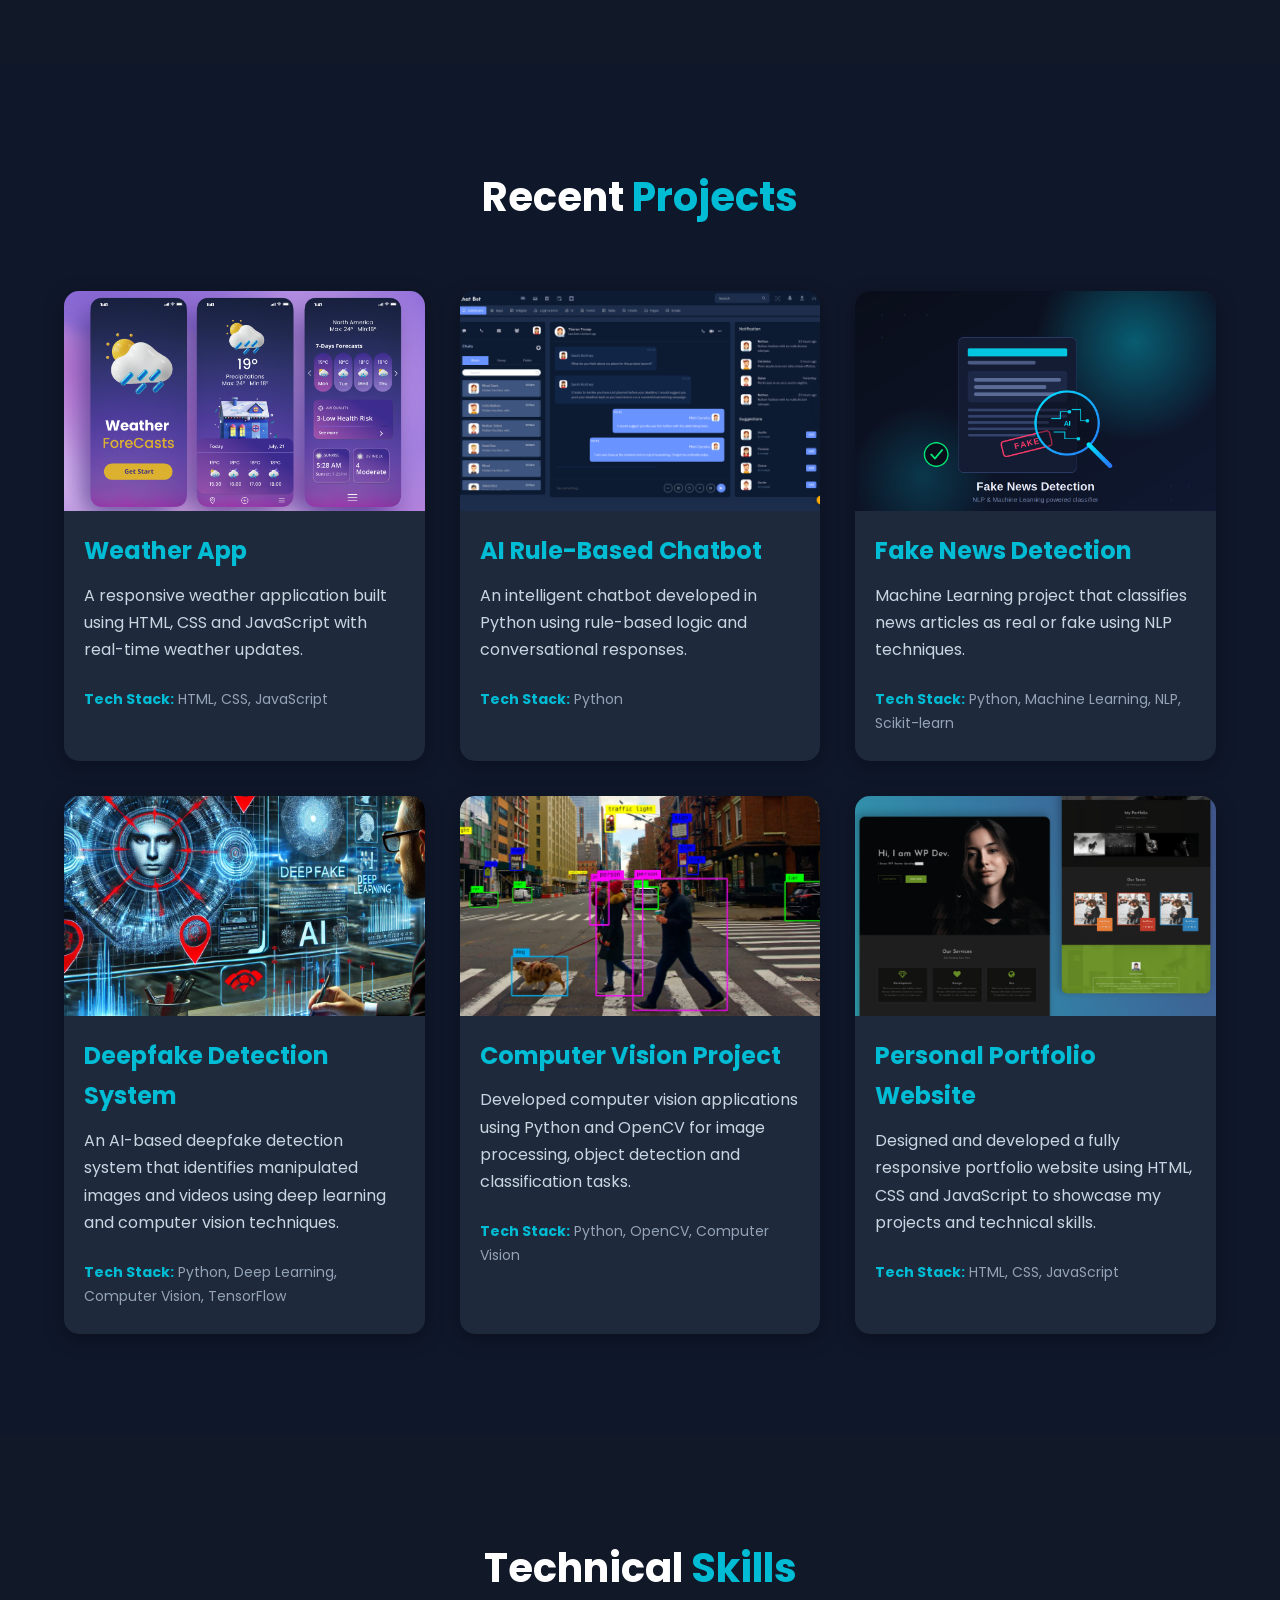
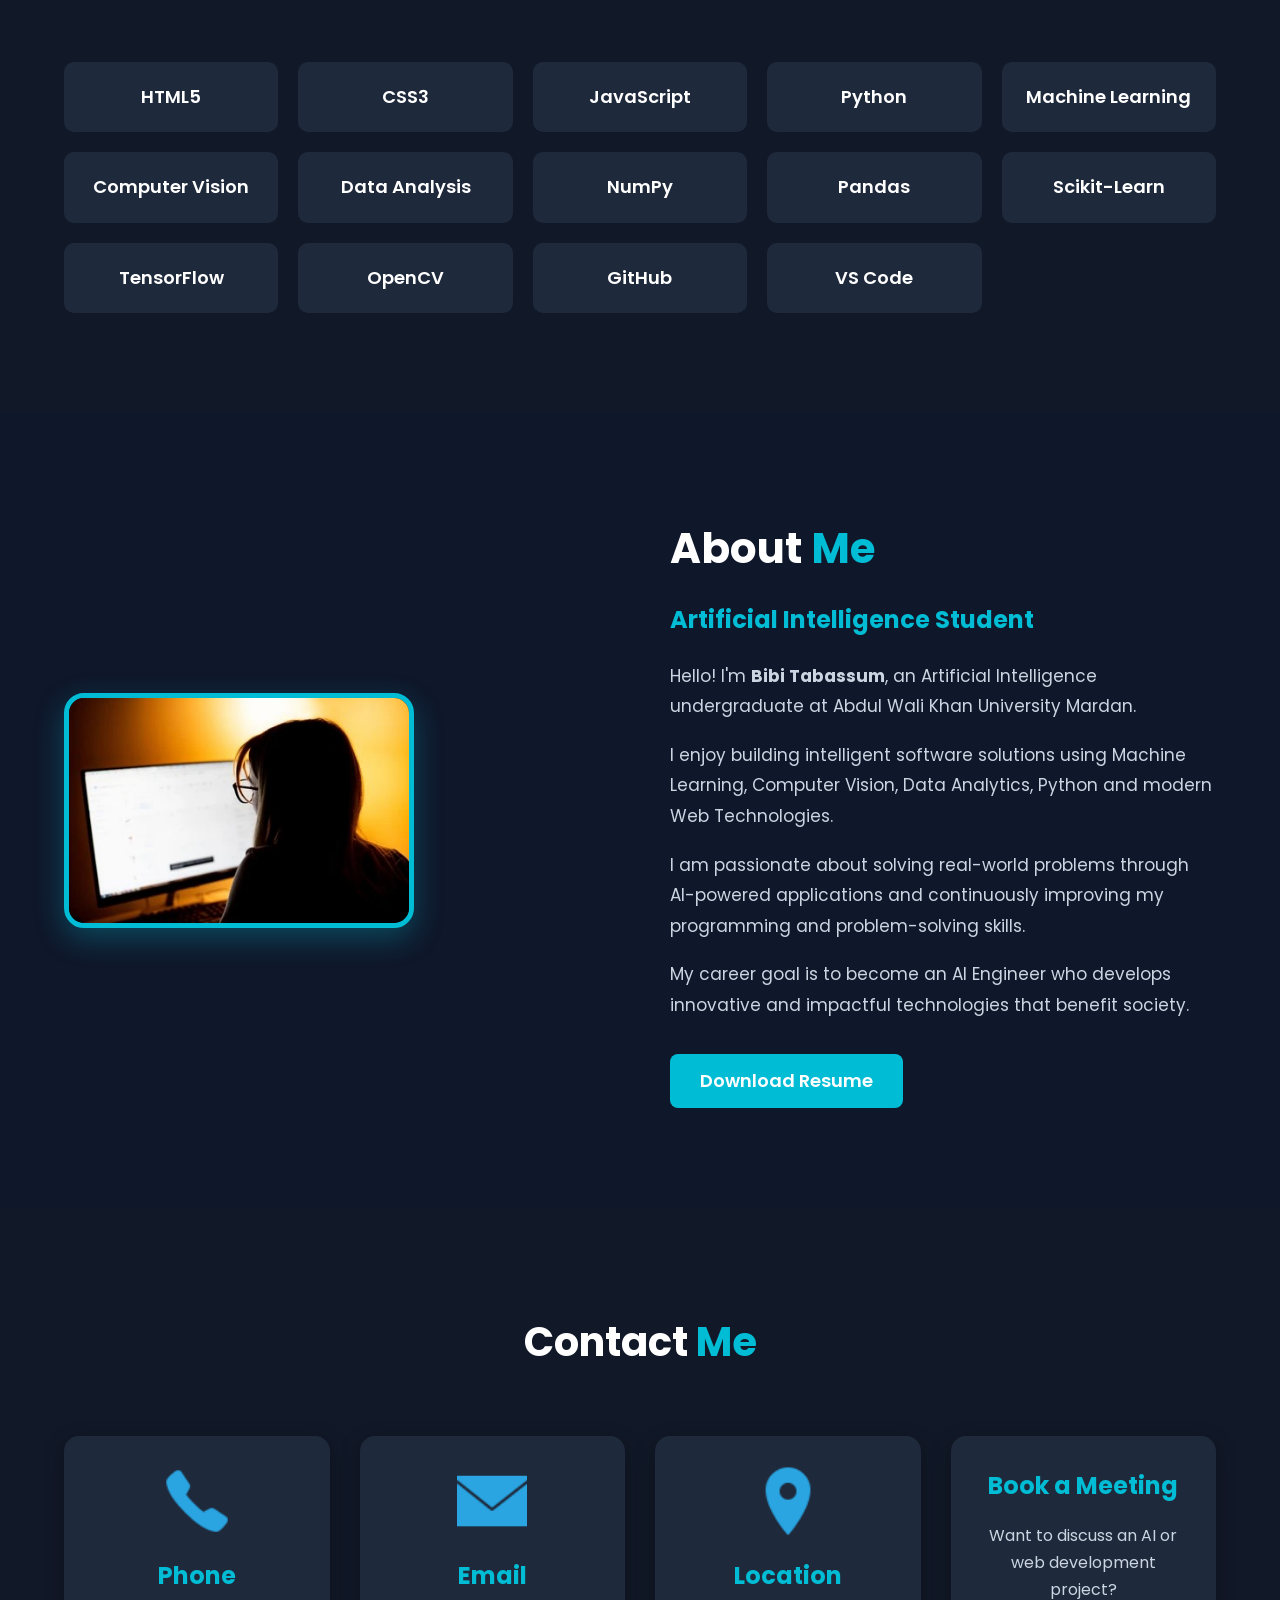
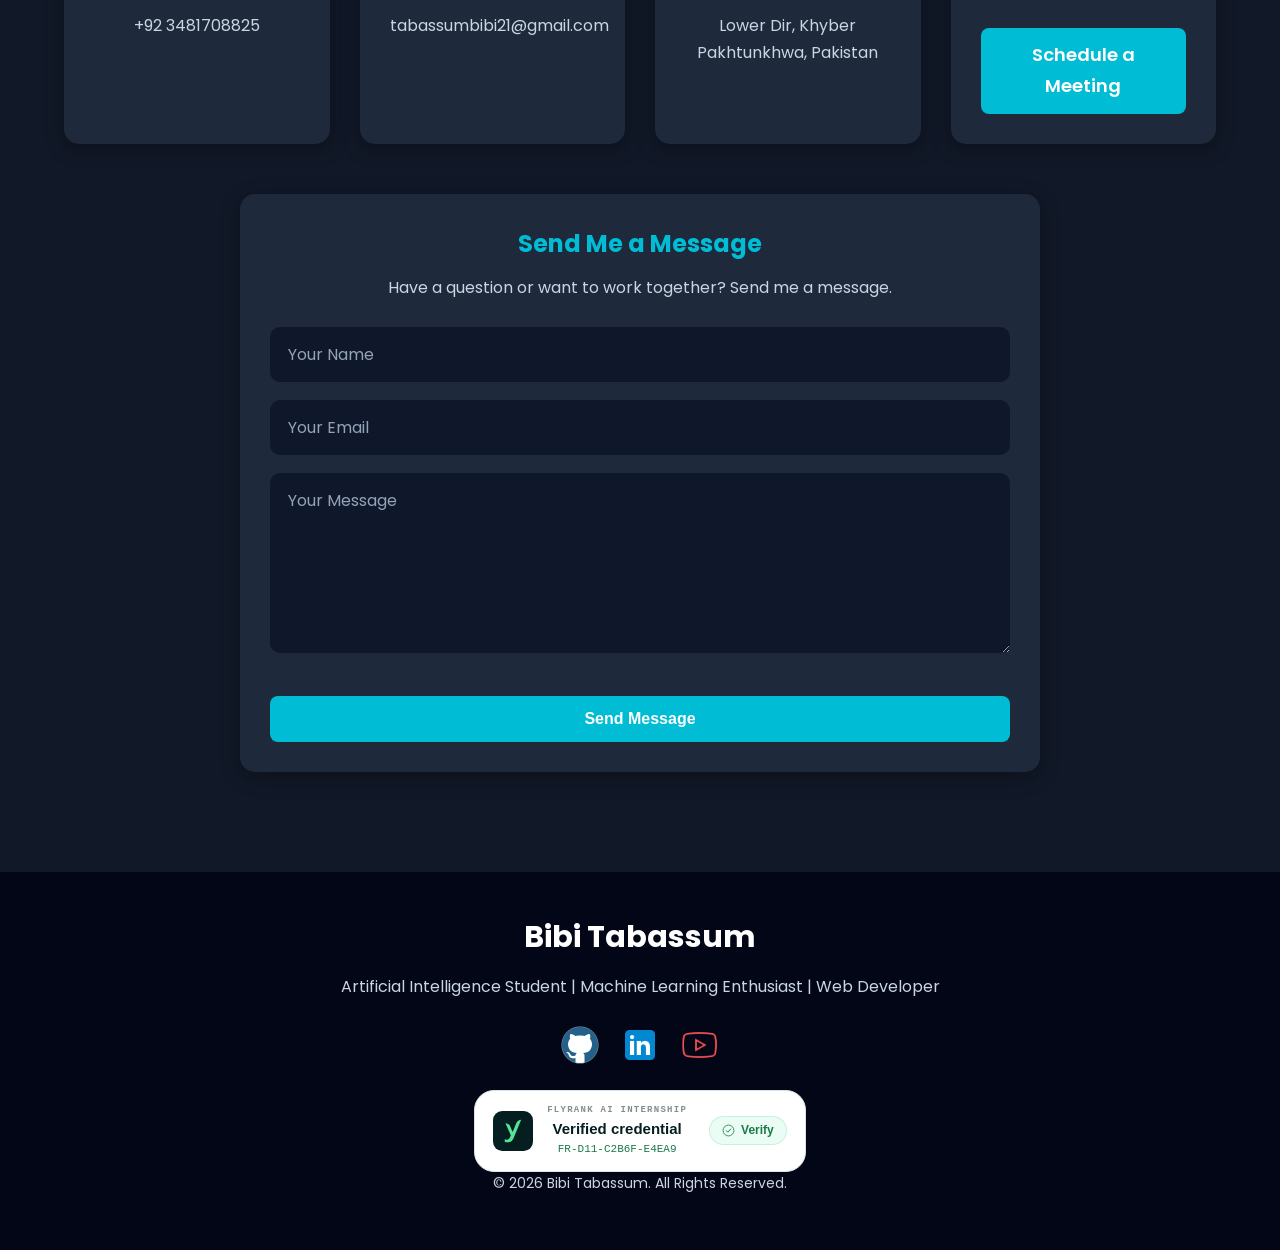
==== commit f9cabccc: "Add FlyRank AI Internship badge to footer Added FlyRank AI Internship badge with verification link." ====
--- a/index.html
+++ b/index.html
@@ -571,6 +571,7 @@
 
 <!-- ================= FOOTER ================= -->
 
+
 <footer id="footer">
 
     <div class="container">
@@ -582,21 +583,88 @@
         <div class="social-links">
 
             <a href="https://github.com/tabassumrafiq" target="_blank">
-                <img src="./assets/images/icons8-github-80.png " alt="GitHub">
+                <img src="./assets/images/icons8-github-80.png" alt="GitHub">
             </a>
 
             <a href="https://www.linkedin.com/in/bibi-tabassum-2027402a8/" target="_blank">
                 <img src="./assets/images/icons8-linkedin-48.png" alt="LinkedIn">
             </a>
 
-          
-
             <a href="https://www.youtube.com/" target="_blank">
-                <img src="./assets/images/icons8-youtube-50.png " alt="YouTube">
+                <img src="./assets/images/icons8-youtube-50.png" alt="YouTube">
             </a>
 
         </div>
 
+
+        <!-- ================= FLYRANK GRADUATE BADGE ================= -->
+
+        <div class="flyrank-badge">
+
+            <a href="https://internship.flyrank.ai/verify?id=FR-D11-C2B6F-E4EA9&amp;first_name=Bibi%20Tabassum"
+               target="_blank"
+               rel="noopener noreferrer"
+               aria-label="Verify Bibi Tabassum's FlyRank AI Internship credential FR-D11-C2B6F-E4EA9"
+               style="box-sizing:border-box;margin:0;padding:14px 18px;border:1px solid #DDE4E7;background:#FFFFFF;text-decoration:none;font-family:-apple-system,BlinkMacSystemFont,'Segoe UI',Roboto,Helvetica,Arial,sans-serif;line-height:1.25;display:inline-flex;align-items:center;gap:14px;border-radius:20px;box-shadow:0 1px 2px rgba(5,31,33,0.05);max-width:100%;">
+
+                <svg width="40" height="40" viewBox="0 0 96 96" fill="none"
+                     xmlns="http://www.w3.org/2000/svg"
+                     aria-hidden="true"
+                     style="display:block;flex:none;">
+
+                    <rect width="96" height="96" rx="22" fill="#051F21"/>
+
+                    <path d="M28.2354 74.2202V67.9039C29.6419 68.4369 31.3724 68.7055 33.4311 68.7055C35.3235 68.7055 36.8153 68.2396 37.8979 67.3079C38.9805 66.3762 39.9566 64.8695 40.8218 62.792L42.6887 58.3139L29.8976 29.2879C35.0038 29.2879 39.6028 32.3307 41.5294 36.9893L47.0746 50.3985L56.0126 28.6038C57.9221 23.9452 62.5168 20.894 67.6187 20.894L50.0795 63.5936C48.4556 67.5933 46.5205 70.5102 44.2743 72.3484C42.0281 74.1867 39.1169 75.1058 35.5451 75.1058C32.6212 75.1058 30.1875 74.812 28.2354 74.2244V74.2202Z"
+                          fill="#54E399"/>
+
+                </svg>
+
+
+                <span style="display:flex;flex-direction:column;gap:4px;min-width:0;">
+
+                    <span style="font-family:ui-monospace,SFMono-Regular,Menlo,Consolas,monospace;font-size:9px;font-weight:700;letter-spacing:0.14em;text-transform:uppercase;color:rgba(5,31,33,0.5);">
+                        FlyRank AI Internship
+                    </span>
+
+                    <span style="font-size:15px;font-weight:600;color:#051F21;white-space:nowrap;">
+                        Verified credential
+                    </span>
+
+                    <span style="font-family:ui-monospace,SFMono-Regular,Menlo,Consolas,monospace;font-size:11px;color:#1A7A4A;">
+                        FR-D11-C2B6F-E4EA9
+                    </span>
+
+                </span>
+
+
+                <span style="display:flex;align-items:center;gap:6px;margin-left:8px;padding:6px 12px;background:rgba(84,227,153,0.12);border:1px solid rgba(84,227,153,0.28);border-radius:9999px;font-size:12px;font-weight:600;color:#1A7A4A;flex:none;">
+
+                    <svg width="13" height="13" viewBox="0 0 24 24" fill="none"
+                         xmlns="http://www.w3.org/2000/svg"
+                         aria-hidden="true">
+
+                        <circle cx="12" cy="12" r="10"
+                                stroke="#1A7A4A"
+                                stroke-width="1.5"/>
+
+                        <path d="M7.9 12.3l2.8 2.8 5.4-5.8"
+                              stroke="#1A7A4A"
+                              stroke-width="1.8"
+                              stroke-linecap="round"
+                              stroke-linejoin="round"/>
+
+                    </svg>
+
+                    Verify
+
+                </span>
+
+            </a>
+
+        </div>
+
+
+        <!-- ================= COPYRIGHT ================= -->
 
         <p class="copyright">
             © 2026 Bibi Tabassum. All Rights Reserved.
@@ -605,6 +673,8 @@
     </div>
 
 </footer>
+    
+
 
 <!-- ================= JAVASCRIPT ================= -->
 
